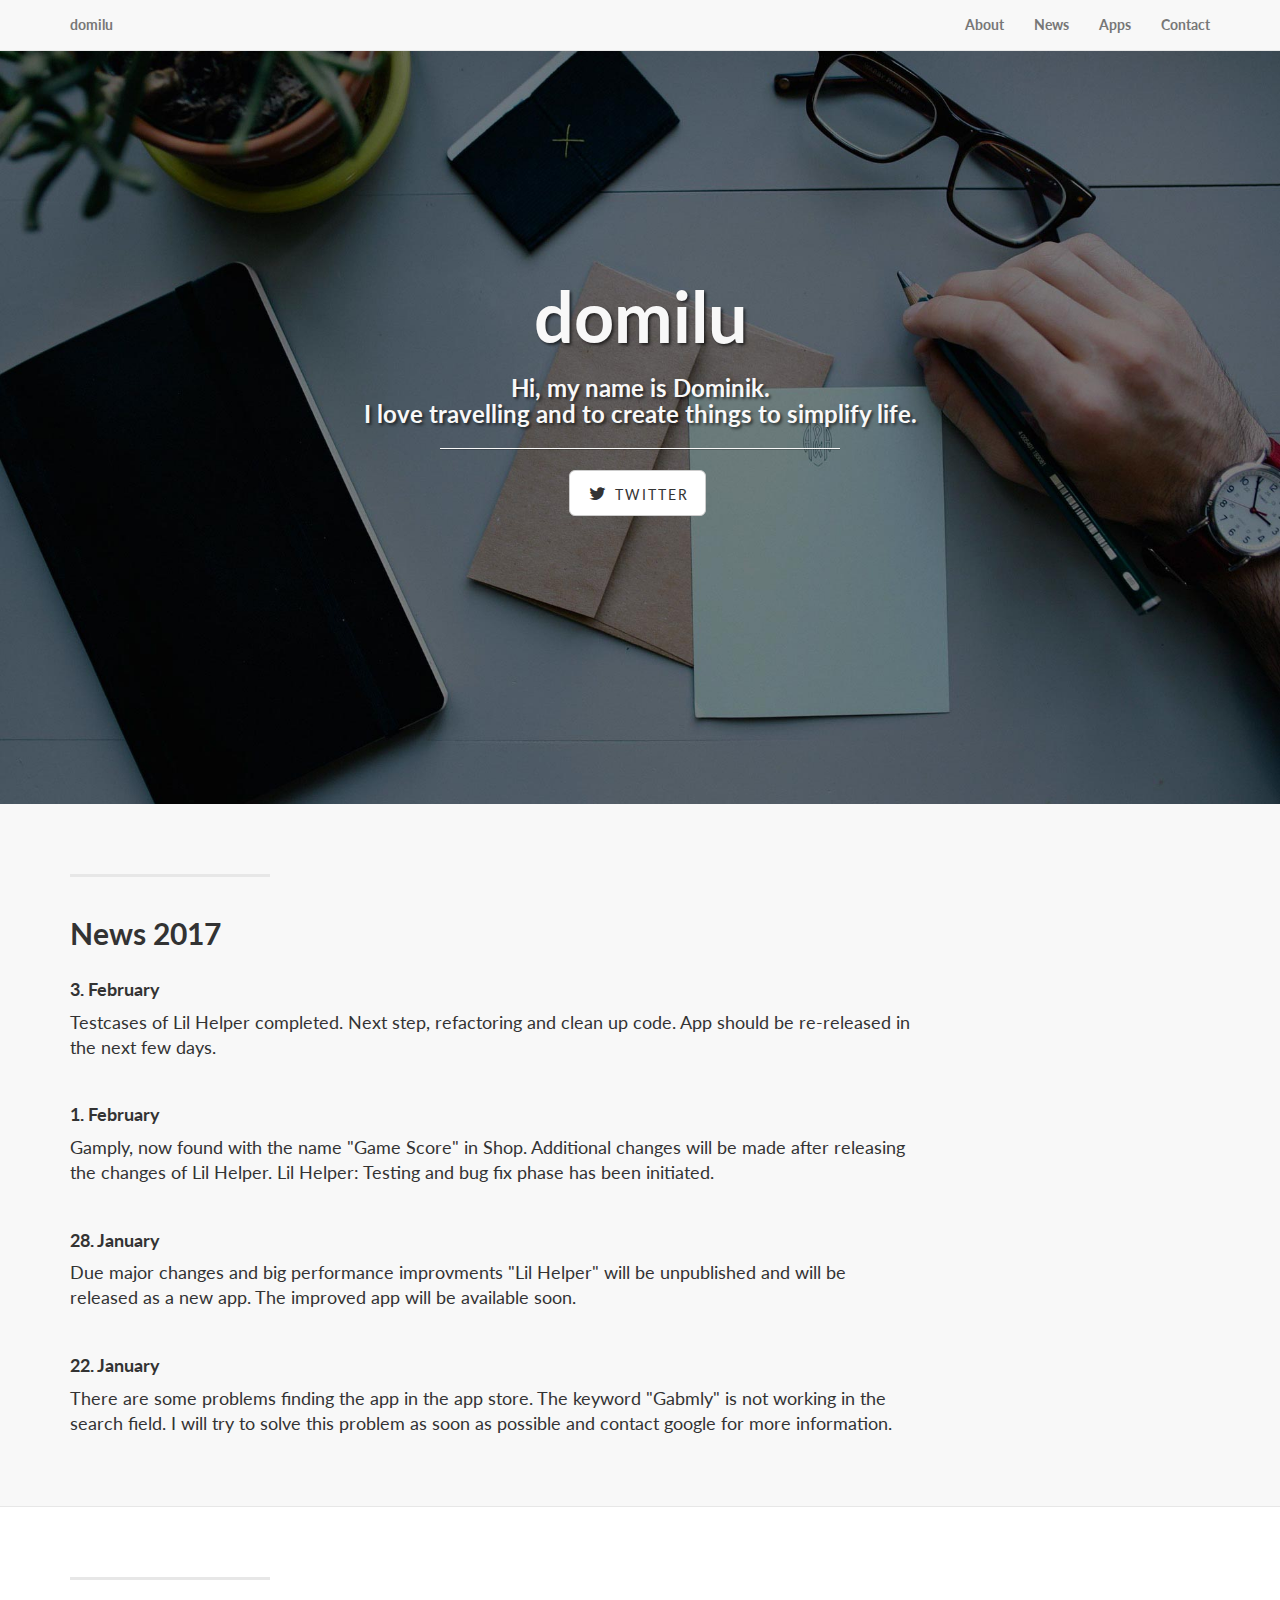
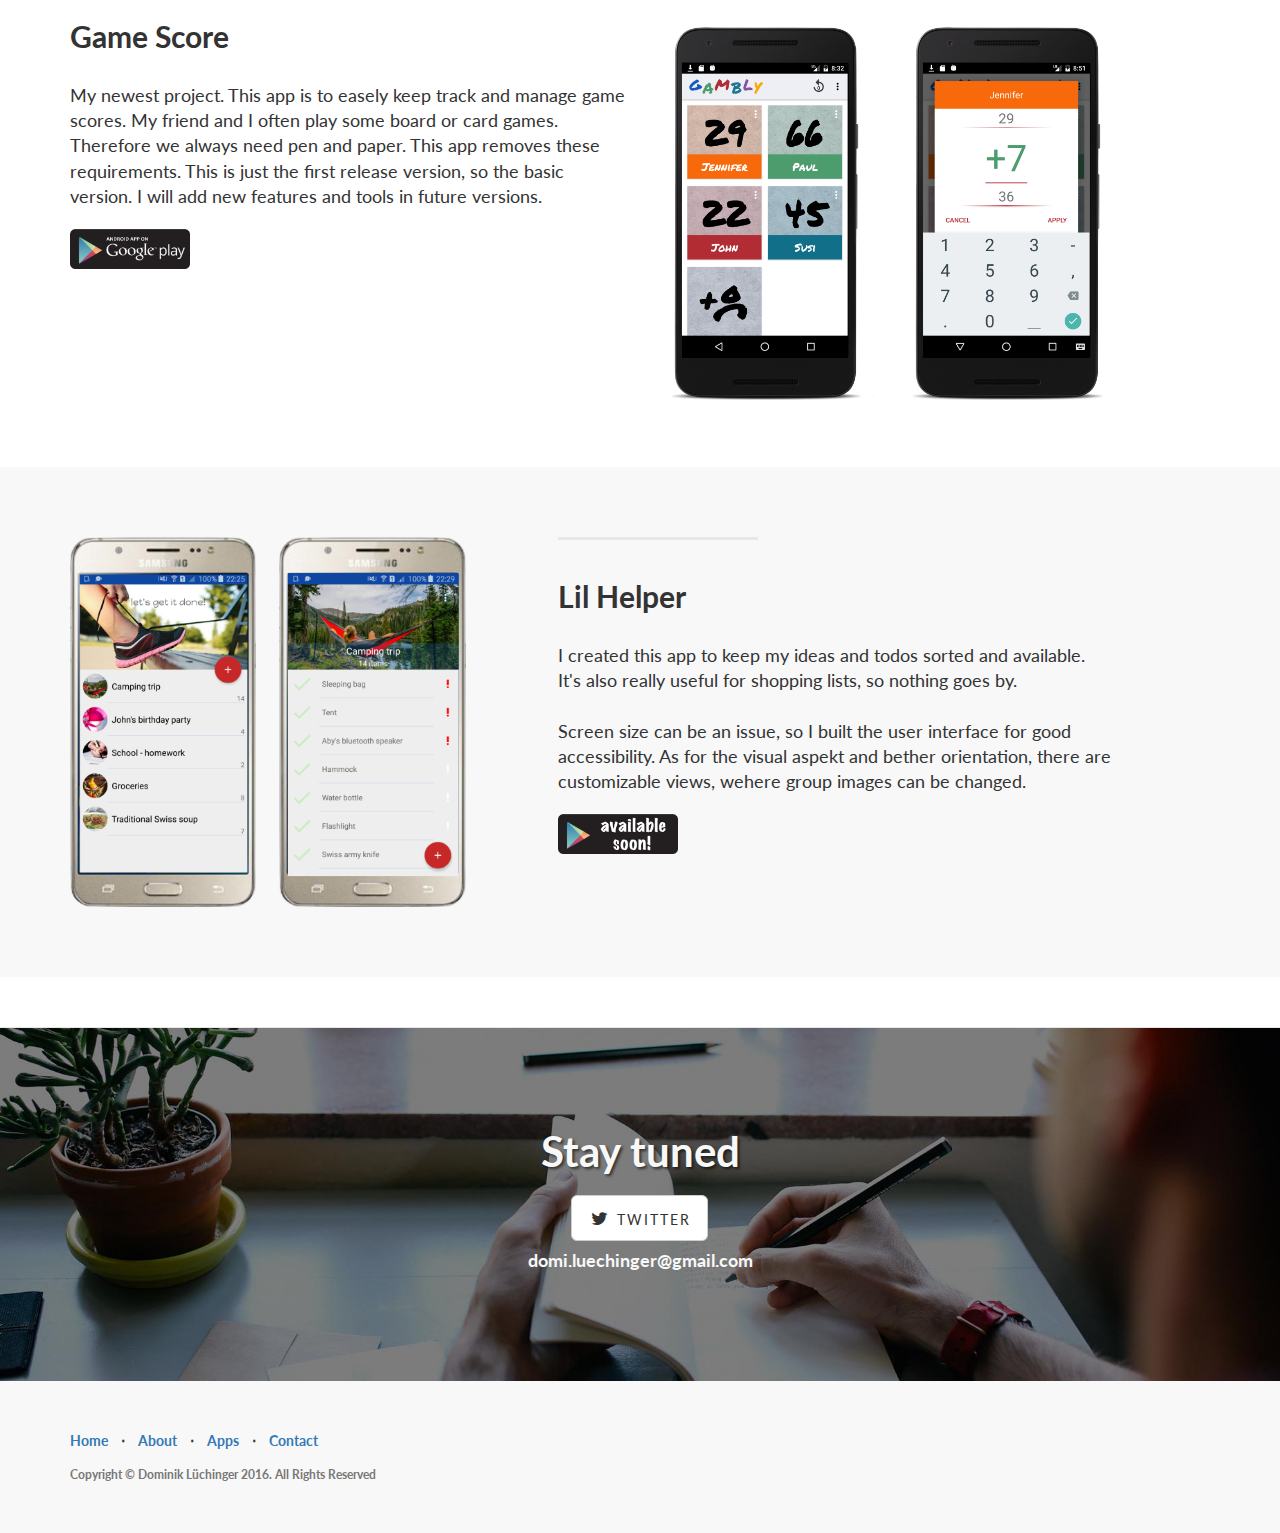
==== index.html @ ae286212 "News: 3.feb 17" ====
<!DOCTYPE html>
<html lang="en">

<head>

    <meta charset="utf-8">
    <meta http-equiv="X-UA-Compatible" content="IE=edge">
    <meta name="viewport" content="width=device-width, initial-scale=1">
    <meta name="description" content="Website Profile domilu, Dominik Lüchinger">
    <meta name="author" content="Dominik Lüchinger">

    <title>domilu - Dominik Lüchinger</title>
    <link rel="icon" type="image/x-icon" href="img/icon_domilu.ico" />

    <!-- Bootstrap Core CSS -->
    <link href="css/bootstrap.min.css" rel="stylesheet">

    <!-- Custom CSS -->
    <link href="css/landing-page.css" rel="stylesheet">

    <!-- Custom Fonts -->
    <link href="font-awesome/css/font-awesome.min.css" rel="stylesheet" type="text/css">
    <link href="https://fonts.googleapis.com/css?family=Lato:300,400,700,300italic,400italic,700italic" rel="stylesheet" type="text/css">

    <!-- HTML5 Shim and Respond.js IE8 support of HTML5 elements and media queries -->
    <!-- WARNING: Respond.js doesn't work if you view the page via file:// -->
    <!--[if lt IE 9]>
        <script src="https://oss.maxcdn.com/libs/html5shiv/3.7.0/html5shiv.js"></script>
        <script src="https://oss.maxcdn.com/libs/respond.js/1.4.2/respond.min.js"></script>
    <![endif]-->

</head>

<body>

    <!-- Navigation -->
    <nav class="navbar navbar-default navbar-fixed-top topnav" role="navigation">
        <div class="container topnav">
            <!-- Brand and toggle get grouped for better mobile display -->
            <div class="navbar-header">
                <button type="button" class="navbar-toggle" data-toggle="collapse" data-target="#bs-example-navbar-collapse-1">
                    <span class="sr-only">Toggle navigation</span>
                    <span class="icon-bar"></span>
                    <span class="icon-bar"></span>
                    <span class="icon-bar"></span>
                </button>
                <a class="navbar-brand topnav" href="#">domilu</a>
            </div>
            <!-- Collect the nav links, forms, and other content for toggling -->
            <div class="collapse navbar-collapse" id="bs-example-navbar-collapse-1">
                <ul class="nav navbar-nav navbar-right">
                    <li>
                        <a href="#about">About</a>
                    </li>
                    <li>
                        <a href="#news">News</a>
                    </li>
                    <li>
                        <a href="#apps">Apps</a>
                    </li>
                    <li>
                        <a href="#contact">Contact</a>
                    </li>
                </ul>
            </div>
            <!-- /.navbar-collapse -->
        </div>
        <!-- /.container -->
    </nav>


    <!-- Header -->
    <a name="about"></a>
    <div class="intro-header">
        <div class="container">

            <div class="row">
                <div class="col-lg-12">
                    <div class="intro-message">
                        <h1>domilu</h1>
                        <h3>Hi, my name is Dominik.</br> I love travelling and to create things to simplify life.</h3>
                        <hr class="intro-divider">
                        <ul class="list-inline intro-social-buttons">
                            <li>
                                <a href="https://twitter.com/domilu_" class="btn btn-default btn-lg"><i class="fa fa-twitter fa-fw"></i> <span class="network-name">Twitter</span></a>
                            </li>
                        </ul>
                    </div>
                </div>
            </div>

        </div>
        <!-- /.container -->
    </div>
    <!-- /.intro-header -->

    <!-- Page Content -->
    <a  name="news"></a>
    <div class="content-section-a">

       <div class="container">
            <div class="row">
                <div class="col-lg-9 col-sm-9">
                    <hr class="section-heading-spacer">
                    <div class="clearfix"></div>
                    <h2 class="section-heading">News 2017</h2>
                    <h4>3. February</h4>
                    <p class="lead">
                        Testcases of Lil Helper completed. Next step, refactoring and clean up code. App should be re-released in the next few days.
                        </br>
                        </br>
                    </p>
                    <h4>1. February</h4>
                    <p class="lead">
                        Gamply, now found with the name "Game Score" in Shop. Additional changes will be made after releasing the changes of Lil Helper. Lil Helper: Testing and bug fix phase has been initiated.
                        </br>
                        </br>
                    </p>
                    <h4>28. January</h4>
                    <p class="lead">
                        Due major changes and big performance improvments "Lil Helper" will be unpublished and will be released as a new app. The improved app will be available soon.</br>
                        </br>
                        <h4>22. January</h4>
                    <p class="lead">
                        There are some problems finding the app in the app store. The keyword "Gabmly" is not working in the search field. I will try to solve this problem as soon as possible and contact google for more information.</br>
                    </p>
                    <!-- Archive
                    <h4>20. January 2017</h4>
                    <p class="lead">
                    Gambly is now available in the google play store!</br>
                    Next, I'm going to stabalize Lil Helper. There will be some major code changes.
                    </p>
                    </br>
                    </br>
                    <span>Archive coming soon...</span>
                    </br>
                    </br>
                    <h4>14. December 2016</h4>
                    <p class="lead">
                    Gambly beta release v0.9 is now in Google Play Store.</br>
                    </p>
                    </br>
                    </br>
                    <h4>13. December 2016</h4>
                    <p class="lead">
                    Subscription and sign up for beta testing available soon. Currently I'm solving some issues with my mailserver.</br>
                    </br>
                    First sneak peak from "Gambly". Even though the UI is still raw and not finished yet.</br>
                    Beta release is going to be tomorrow, 14. Dec 2016.
                    </p>
                </div>
                <div class="col-lg-2 col-sm-2">
                    </br>
                    </br>
                    </br>
                    <img class="mobile-screen" src="img/gambly_sneakpeak.png" alt="ihpone" height="370px"></p> -->
                </div>
            </div>

        </div>
        <!-- /.container -->

    </div>

	<a  name="apps"></a>
    <div class="content-section-b">

        <div class="container">
            <div class="row">
                <div class="col-lg-6 col-sm-6">
                    <hr class="section-heading-spacer">
                    <div class="clearfix"></div>
                    <h2 class="section-heading">Game Score</h2>
                    <p class="lead">My newest project. This app is to easely keep track and manage game scores. My friend and I often play some board or card games. Therefore we always need pen and paper. This app removes these requirements. This is just the first release version, so the basic version. I will add new features and tools in future versions.
                    </p>
                    <div style="margin-top: 20px; margin-bottom: 20px;">
                        <a href="https://play.google.com/store/apps/details?id=lu.domi.sapphire.gambly"><img class="mobile-screen" src="img/googlePlayImg.png" alt="Game Score" width="120px"></a>
                    </div>
                </div>
                <div class="col-lg-6 col-sm-6">
                    <img class="mobile-screen" src="img/gambly_01.png" alt="iphone" height="470px">
                    <img class="mobile-screen" src="img/gambly_02.png" alt="android" height="470px" style="margin:20px 0px">
                </div>
            </div>

        </div>
        <!-- /.container -->

        <div class="content-section-a">

        <div class="container">

            <div class="row">
                <div class="col-lg-6 col-sm-push-5 col-sm-6">
                    <hr class="section-heading-spacer">
                    <div class="clearfix"></div>
                    <h2 class="section-heading">Lil Helper</h2>
                    <p class="lead">I created this app to keep my ideas and todos sorted and available.</br>
                    It's also really useful for shopping lists, so nothing goes by.</br></br>Screen size can be an issue, so I built the user interface for good accessibility. As for the visual aspekt and bether orientation, there are customizable views, wehere group images can be changed.</p>
                    <div style="margin-top: 20px; margin-bottom: 20px">
                        <!--<a href="https://play.google.com/store/apps/details?id=lu.domi.sapphire.lilhelper">--><img class="mobile-screen" src="img/playstore_soon.png" alt="Lil helper" width="120px"></a>
                    </div>
                </div>
                <div class="col-lg-5 col-sm-pull-6">
                    <img class="mobile-screen" src="img/lil_helper_01.png" alt="lil helper homescreen" height="370px">
                    <img class="mobile-screen" src="img/lil_helper_02.png" alt="lil helper group view" height="370px" style="margin:20px 0px">
                </div>

            </div>
        </div>
        <!-- /.container -->

    </div>

    </div>
    <!-- /.content-section-a -->

	<a  name="contact"></a>
    <div class="banner">

        <div class="container">

            <div class="row">
                <div>
                    <h2 class="text-center">Stay tuned</h2>
                </div>
                <div class="col-lg-6">
                    
                </div>
            </div>
            <div class="row" style="margin-top: 20px;">
                <div class="col-lg-5"></div>
                <div class="col-lg-2">
                    <ul class="list-inline banner-social-buttons" style="margin-right: 10px;">
                        <li>
                            <a href="https://twitter.com/domilu_" class="btn btn-default btn-lg"><i class="fa fa-twitter fa-fw"></i> <span class="network-name">Twitter</span></a>
                        </li>
                    </ul>
                </div>
                <div class="col-lg-5"></div>
            </div>
            <div class="row">
                <div class="text-center bottom-align">
                    <h4>domi.luechinger@gmail.com</h4>
                </div> 
            </div>
        </div>                  
        <!-- /.container -->
    </div>
    <!-- /.banner -->

    <!-- Footer -->
    <footer>
        <div class="container">
            <div class="row">
                <div class="col-lg-12">
                    <ul class="list-inline">
                        <li>
                            <a href="#">Home</a>
                        </li>
                        <li class="footer-menu-divider">&sdot;</li>
                        <li>
                            <a href="#about">About</a>
                        </li>
                        <li class="footer-menu-divider">&sdot;</li>
                        <li>
                            <a href="#apps">Apps</a>
                        </li>
                        <li class="footer-menu-divider">&sdot;</li>
                        <li>
                            <a href="#contact">Contact</a>
                        </li>
                    </ul>
                    <p class="copyright text-muted small">Copyright &copy; Dominik Lüchinger 2016. All Rights Reserved</p>
                </div>
            </div>
        </div>
    </footer>

    <!-- jQuery -->
    <script src="js/jquery.js"></script>

    <!-- Bootstrap Core JavaScript -->
    <script src="js/bootstrap.min.js"></script>

</body>

</html>
---- css/landing-page.css ----
/*
 * Start Bootstrap - Landing Page (http://startbootstrap.com/)
 * Copyright 2013-2016 Start Bootstrap
 * Licensed under MIT (https://github.com/BlackrockDigital/startbootstrap/blob/gh-pages/LICENSE)
 */

body,
html {
    width: 100%;
    height: 100%;
}

body,
h1,
h2,
h3,
h4,
h5,
h6 {
    font-family: "Lato","Helvetica Neue",Helvetica,Arial,sans-serif;
    font-weight: 700;
}

.topnav {
    font-size: 14px; 
}

.lead {
    font-size: 18px;
    font-weight: 400;
}

.intro-header {
    padding-top: 50px; /* If you're making other pages, make sure there is 50px of padding to make sure the navbar doesn't overlap content! */
    padding-bottom: 50px;
    text-align: center;
    color: #f8f8f8;
    background: url(../img/intro-bg.jpg) no-repeat center center;
    background-size: cover;
}

.intro-message {
    position: relative;
    padding-top: 20%;
    padding-bottom: 20%;
}

.intro-message > h1 {
    margin: 0;
    text-shadow: 2px 2px 3px rgba(0,0,0,0.6);
    font-size: 5em;
}

.intro-divider {
    width: 400px;
    border-top: 1px solid #f8f8f8;
    border-bottom: 1px solid rgba(0,0,0,0.2);
}

.intro-message > h3 {
    text-shadow: 2px 2px 3px rgba(0,0,0,0.6);
}

@media(max-width:767px) {
    .intro-message {
        padding-bottom: 15%;
    }

    .intro-message > h1 {
        font-size: 3em;
    }

    ul.intro-social-buttons > li {
        display: block;
        margin-bottom: 20px;
        padding: 0;
    }

    ul.intro-social-buttons > li:last-child {
        margin-bottom: 0;
    }

    .intro-divider {
        width: 100%;
    }
}

.network-name {
    text-transform: uppercase;
    font-size: 14px;
    font-weight: 400;
    letter-spacing: 2px;
}

.content-section-a {
    padding: 50px 0;
    background-color: #f8f8f8;
}

.content-section-b {
    padding: 50px 0;
    border-top: 1px solid #e7e7e7;
    border-bottom: 1px solid #e7e7e7;
}

.section-heading {
    margin-bottom: 30px;
}

.section-heading-spacer {
    float: left;
    width: 200px;
    border-top: 3px solid #e7e7e7;
}

.banner {
    padding: 100px 0;
    color: #f8f8f8;
    background: url(../img/banner-bg.jpg) no-repeat center center;
    background-size: cover;
}

.banner h2 {
    margin: 0;
    text-shadow: 2px 2px 3px rgba(0,0,0,0.6);
    font-size: 3em;
}

.banner ul {
    margin-bottom: 0;
}

.banner-social-buttons {
    float: right;
    margin-top: 0;
}

.mobile-screen {
    margin-right: 20px;
}

@media(max-width:1199px) {
    ul.banner-social-buttons {
        float: left;
        margin-top: 15px;
    }
}

@media(max-width:767px) {
    .banner h2 {
        margin: 0;
        text-shadow: 2px 2px 3px rgba(0,0,0,0.6);
        font-size: 3em;
    }

    ul.banner-social-buttons > li {
        display: block;
        margin-bottom: 20px;
        padding: 0;
    }

    ul.banner-social-buttons > li:last-child {
        margin-bottom: 0;
    }
}

footer {
    padding: 50px 0;
    background-color: #f8f8f8;
}

p.copyright {
    margin: 15px 0 0;
}
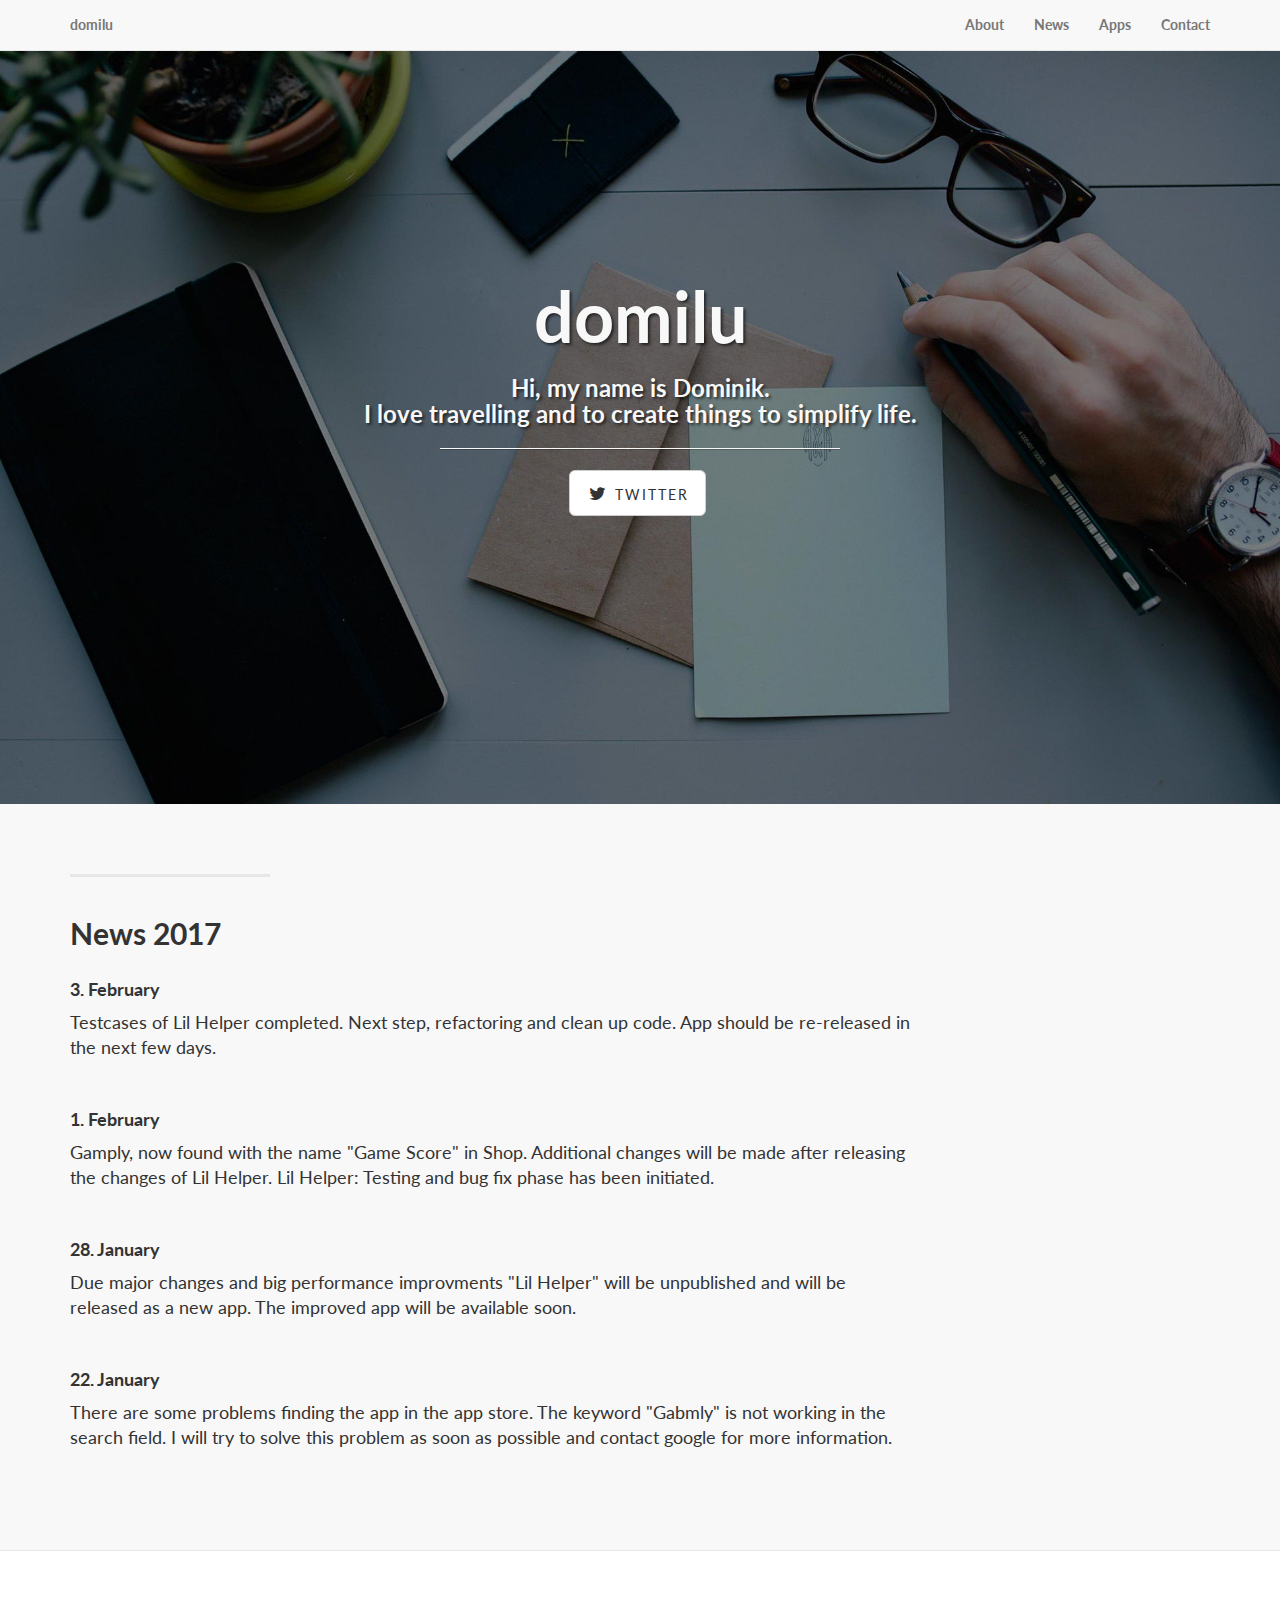
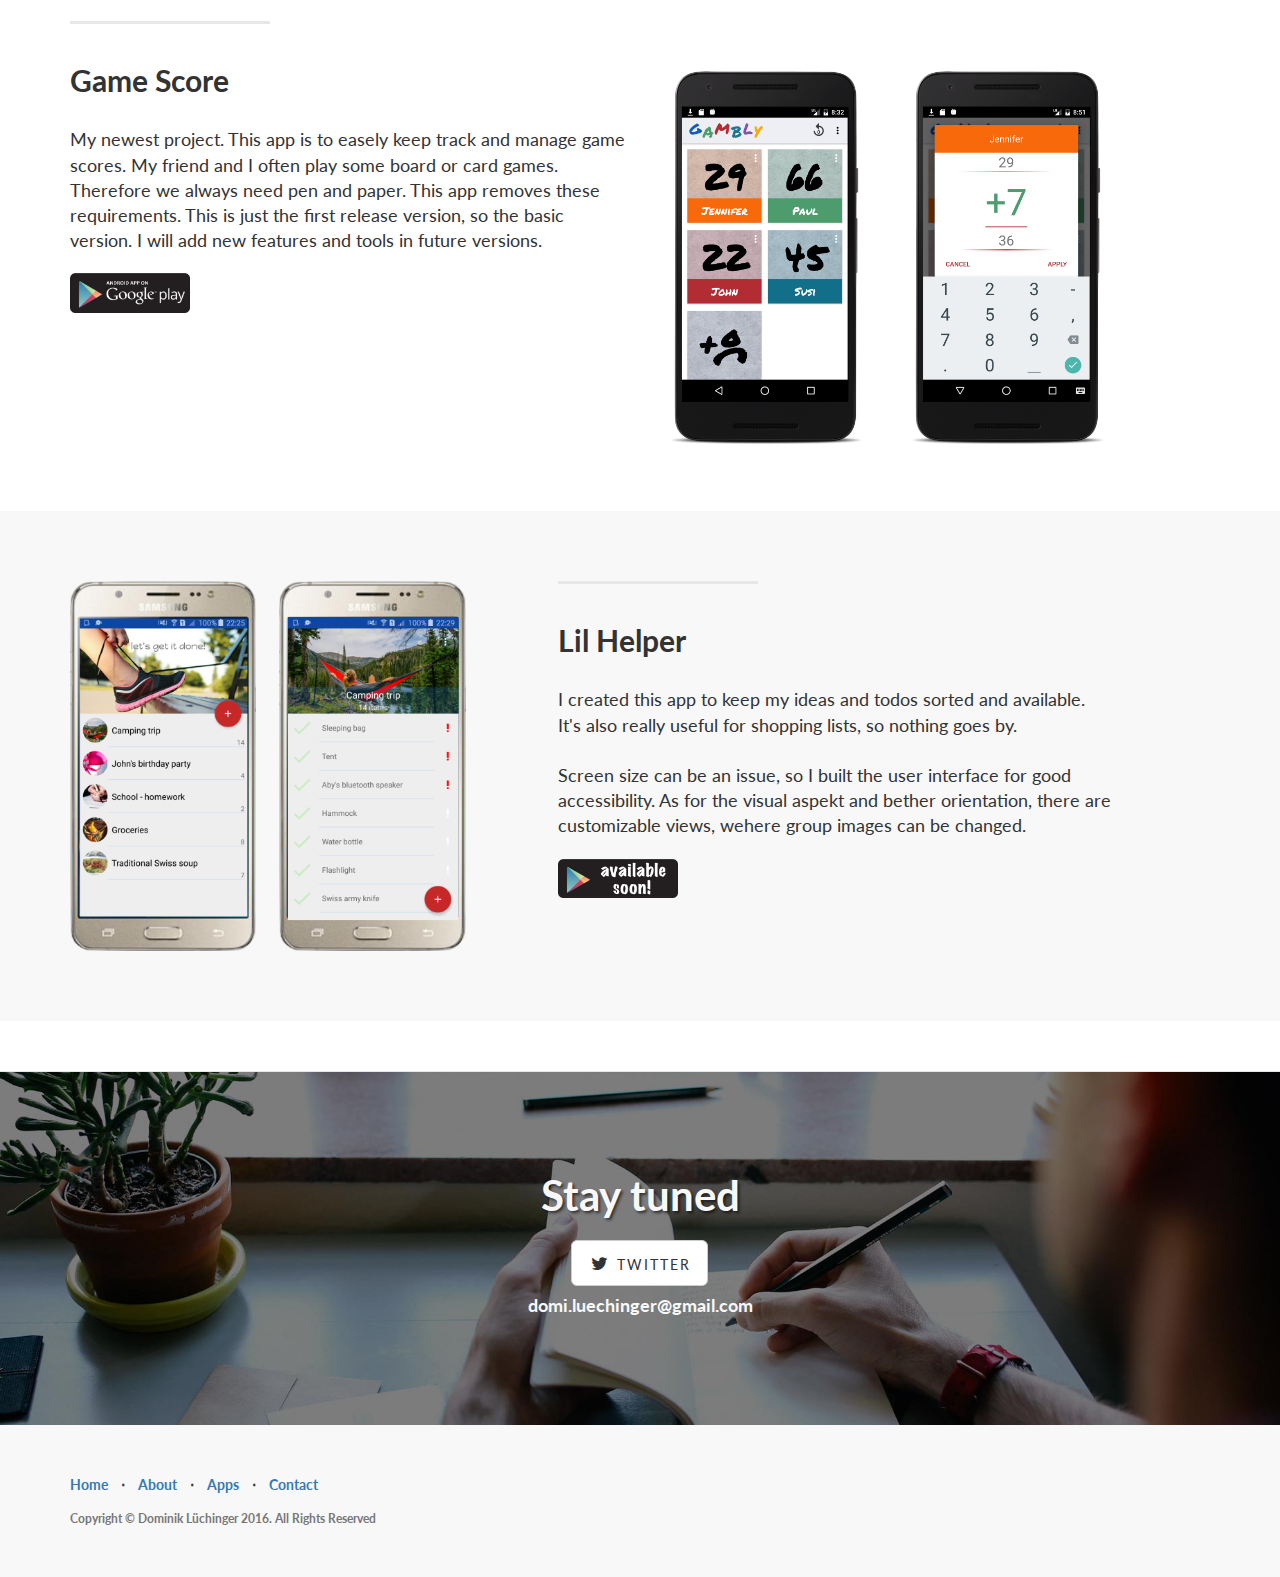
==== commit e95c28ef: "Small css changes for news" ====
--- a/index.html
+++ b/index.html
@@ -105,23 +105,19 @@
                     <div class="clearfix"></div>
                     <h2 class="section-heading">News 2017</h2>
                     <h4>3. February</h4>
-                    <p class="lead">
+                    <p class="lead news">
                         Testcases of Lil Helper completed. Next step, refactoring and clean up code. App should be re-released in the next few days.
-                        </br>
-                        </br>
                     </p>
                     <h4>1. February</h4>
-                    <p class="lead">
+                    <p class="lead news">
                         Gamply, now found with the name "Game Score" in Shop. Additional changes will be made after releasing the changes of Lil Helper. Lil Helper: Testing and bug fix phase has been initiated.
-                        </br>
-                        </br>
                     </p>
                     <h4>28. January</h4>
-                    <p class="lead">
-                        Due major changes and big performance improvments "Lil Helper" will be unpublished and will be released as a new app. The improved app will be available soon.</br>
-                        </br>
-                        <h4>22. January</h4>
-                    <p class="lead">
+                    <p class="lead news">
+                        Due major changes and big performance improvments "Lil Helper" will be unpublished and will be released as a new app. The improved app will be available soon.
+                    </p>    
+                    <h4>22. January</h4>
+                    <p class="lead news">
                         There are some problems finding the app in the app store. The keyword "Gabmly" is not working in the search field. I will try to solve this problem as soon as possible and contact google for more information.</br>
                     </p>
                     <!-- Archive
@@ -130,36 +126,25 @@
                     Gambly is now available in the google play store!</br>
                     Next, I'm going to stabalize Lil Helper. There will be some major code changes.
                     </p>
-                    </br>
-                    </br>
                     <span>Archive coming soon...</span>
-                    </br>
-                    </br>
                     <h4>14. December 2016</h4>
                     <p class="lead">
                     Gambly beta release v0.9 is now in Google Play Store.</br>
                     </p>
-                    </br>
-                    </br>
                     <h4>13. December 2016</h4>
                     <p class="lead">
-                    Subscription and sign up for beta testing available soon. Currently I'm solving some issues with my mailserver.</br>
-                    </br>
+                    Subscription and sign up for beta testing available soon. Currently I'm solving some issues with my mailserver.
                     First sneak peak from "Gambly". Even though the UI is still raw and not finished yet.</br>
                     Beta release is going to be tomorrow, 14. Dec 2016.
                     </p>
                 </div>
                 <div class="col-lg-2 col-sm-2">
-                    </br>
-                    </br>
-                    </br>
                     <img class="mobile-screen" src="img/gambly_sneakpeak.png" alt="ihpone" height="370px"></p> -->
                 </div>
             </div>
 
         </div>
         <!-- /.container -->
-
     </div>
 
 	<a  name="apps"></a>
--- a/css/landing-page.css
+++ b/css/landing-page.css
@@ -28,6 +28,10 @@
 .lead {
     font-size: 18px;
     font-weight: 400;
+}
+
+.news {
+  margin-bottom: 50px;
 }
 
 .intro-header {
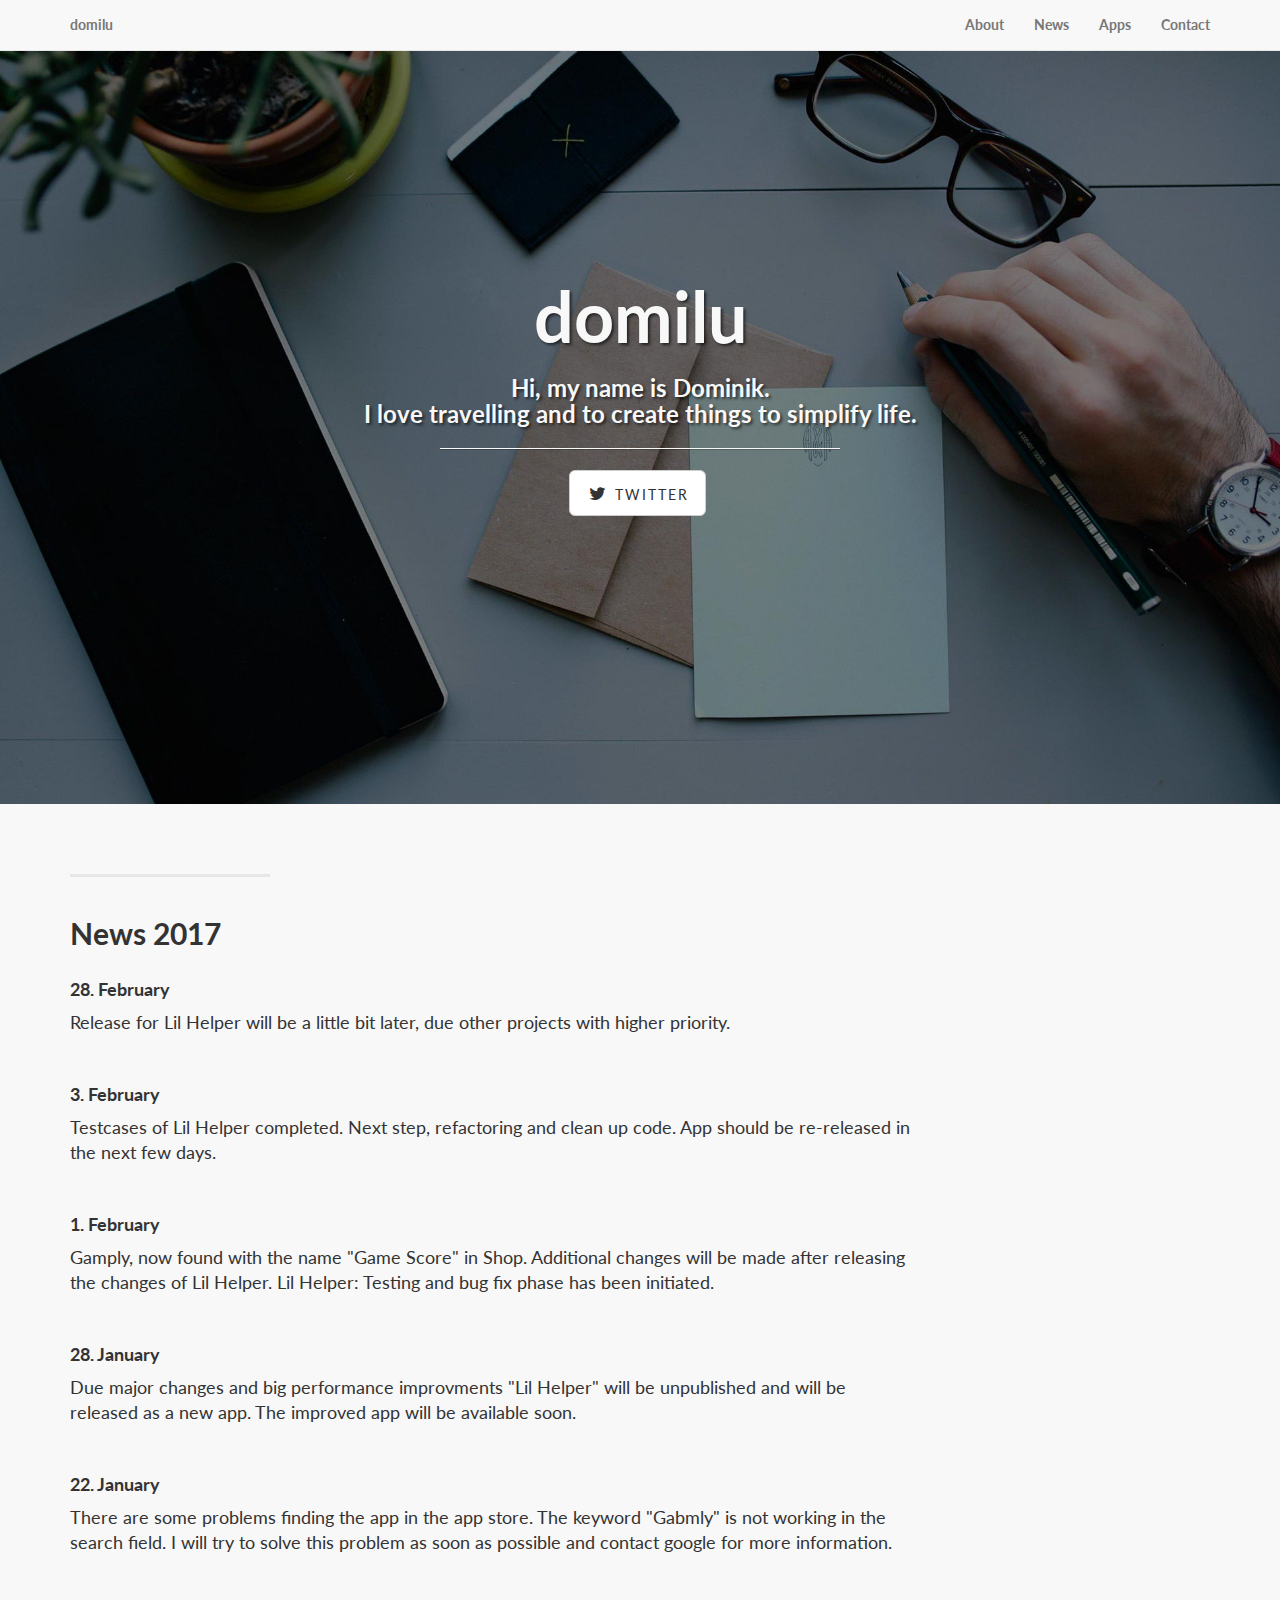
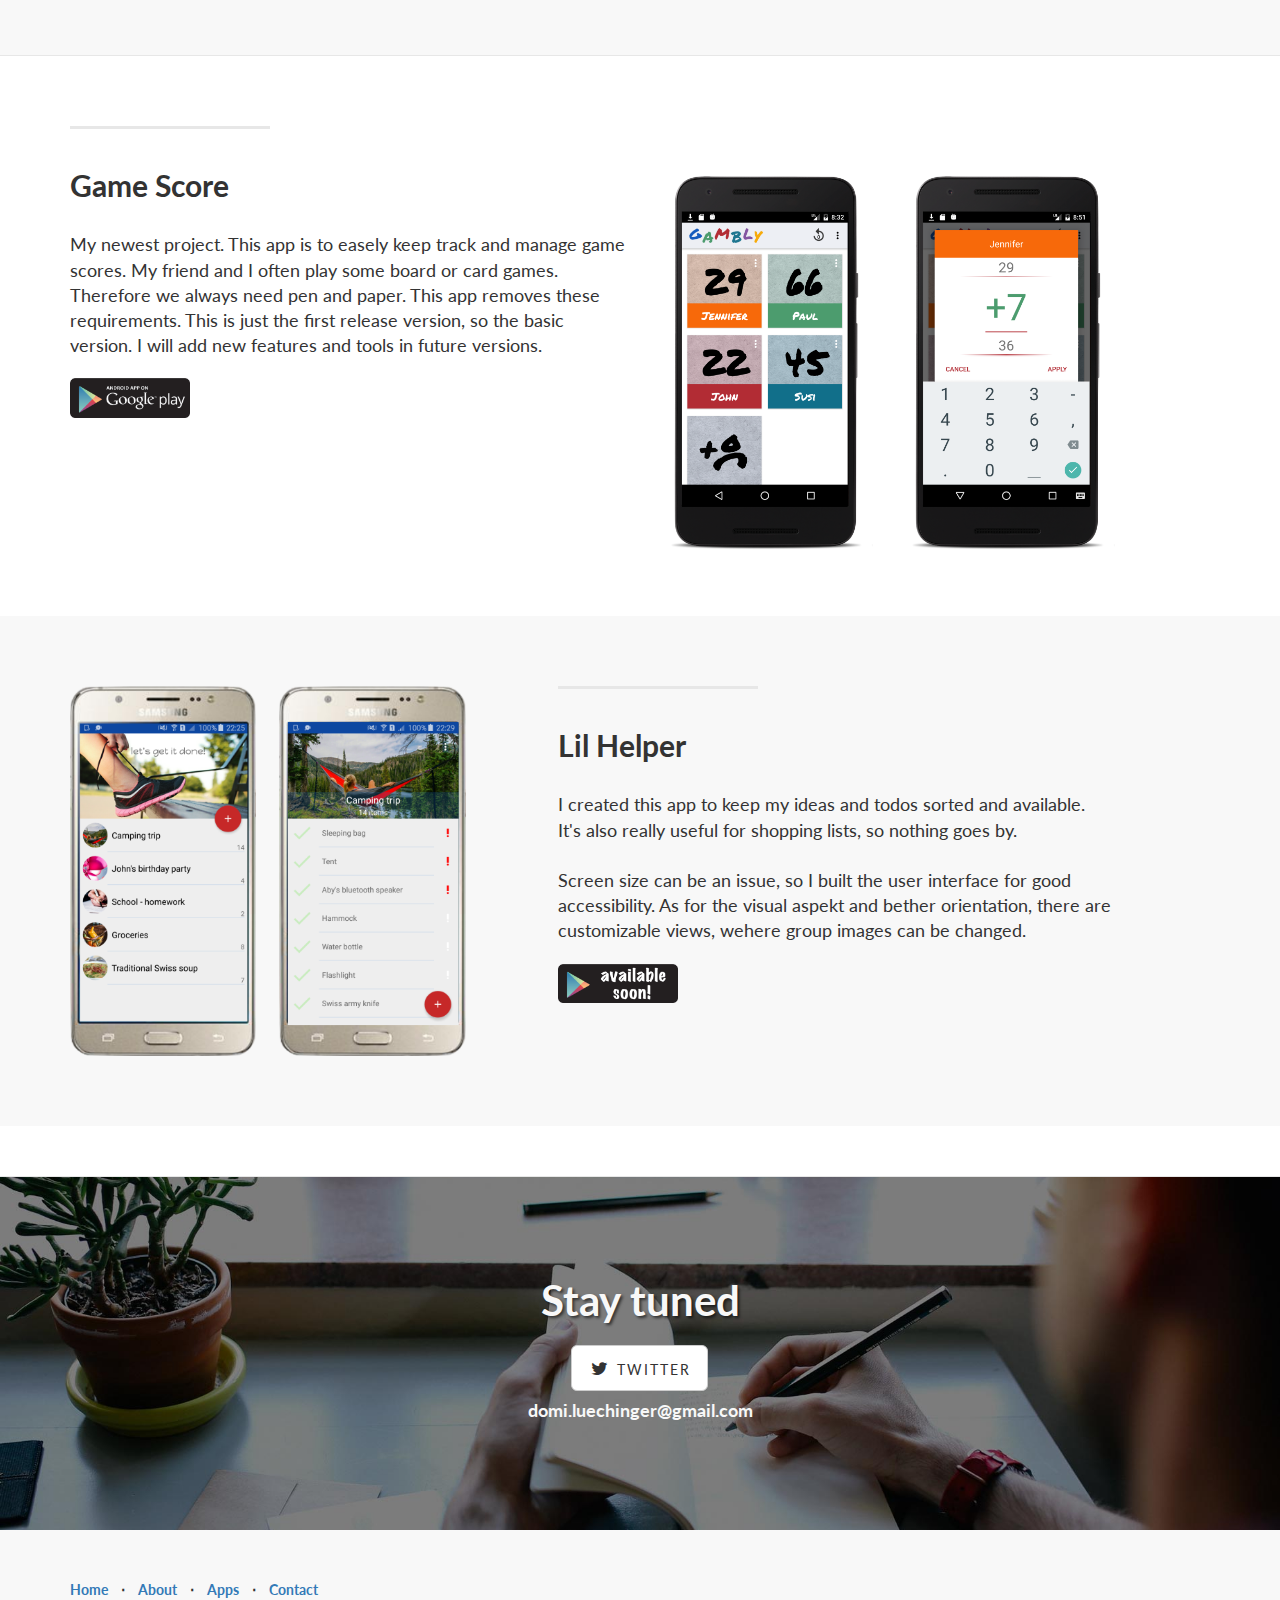
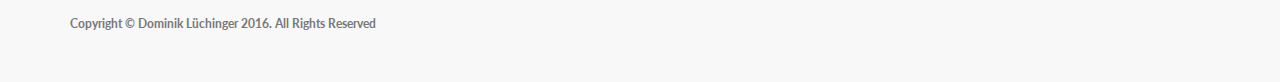
==== commit 9f359f89: "Update news 28Feb17" ====
--- a/index.html
+++ b/index.html
@@ -104,6 +104,10 @@
                     <hr class="section-heading-spacer">
                     <div class="clearfix"></div>
                     <h2 class="section-heading">News 2017</h2>
+                    <h4>28. February</h4>
+                    <p class="lead news">
+                        Release for Lil Helper will be a little bit later, due other projects with higher priority.
+                    </p>
                     <h4>3. February</h4>
                     <p class="lead news">
                         Testcases of Lil Helper completed. Next step, refactoring and clean up code. App should be re-released in the next few days.
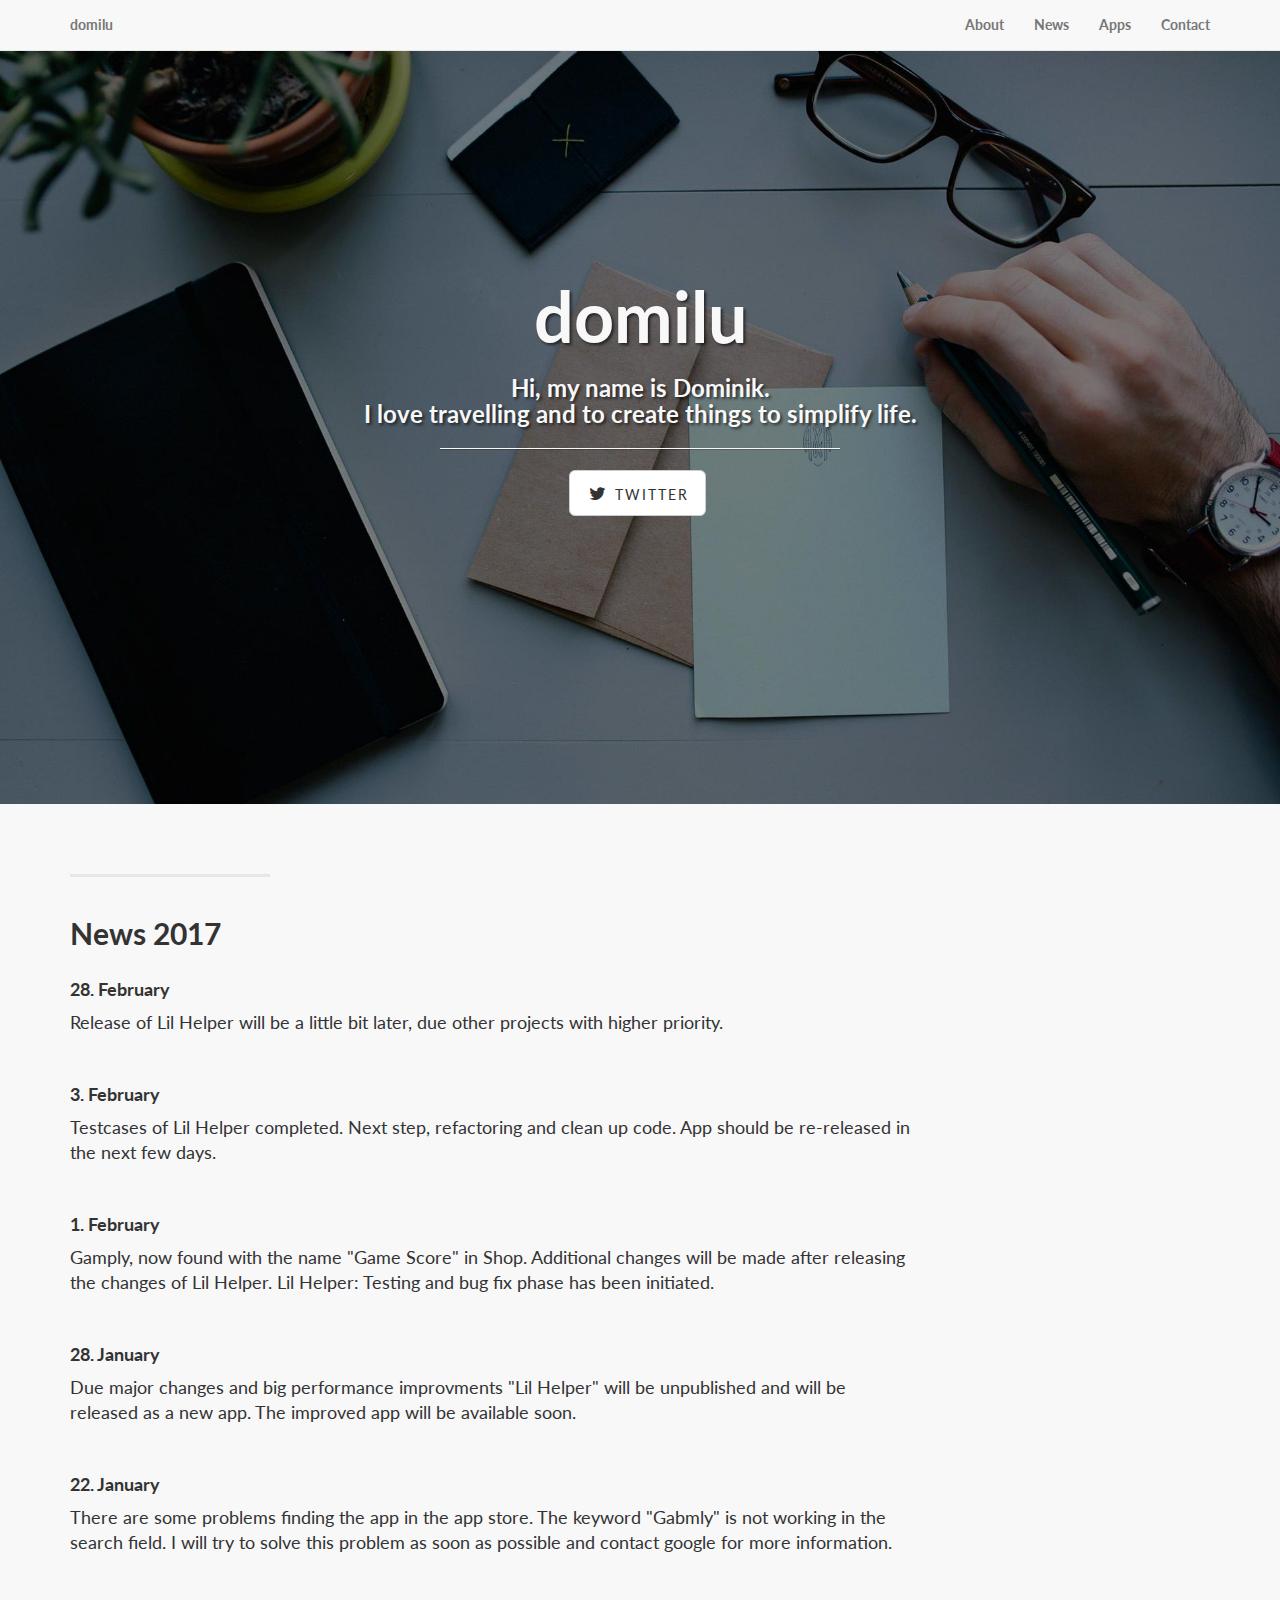
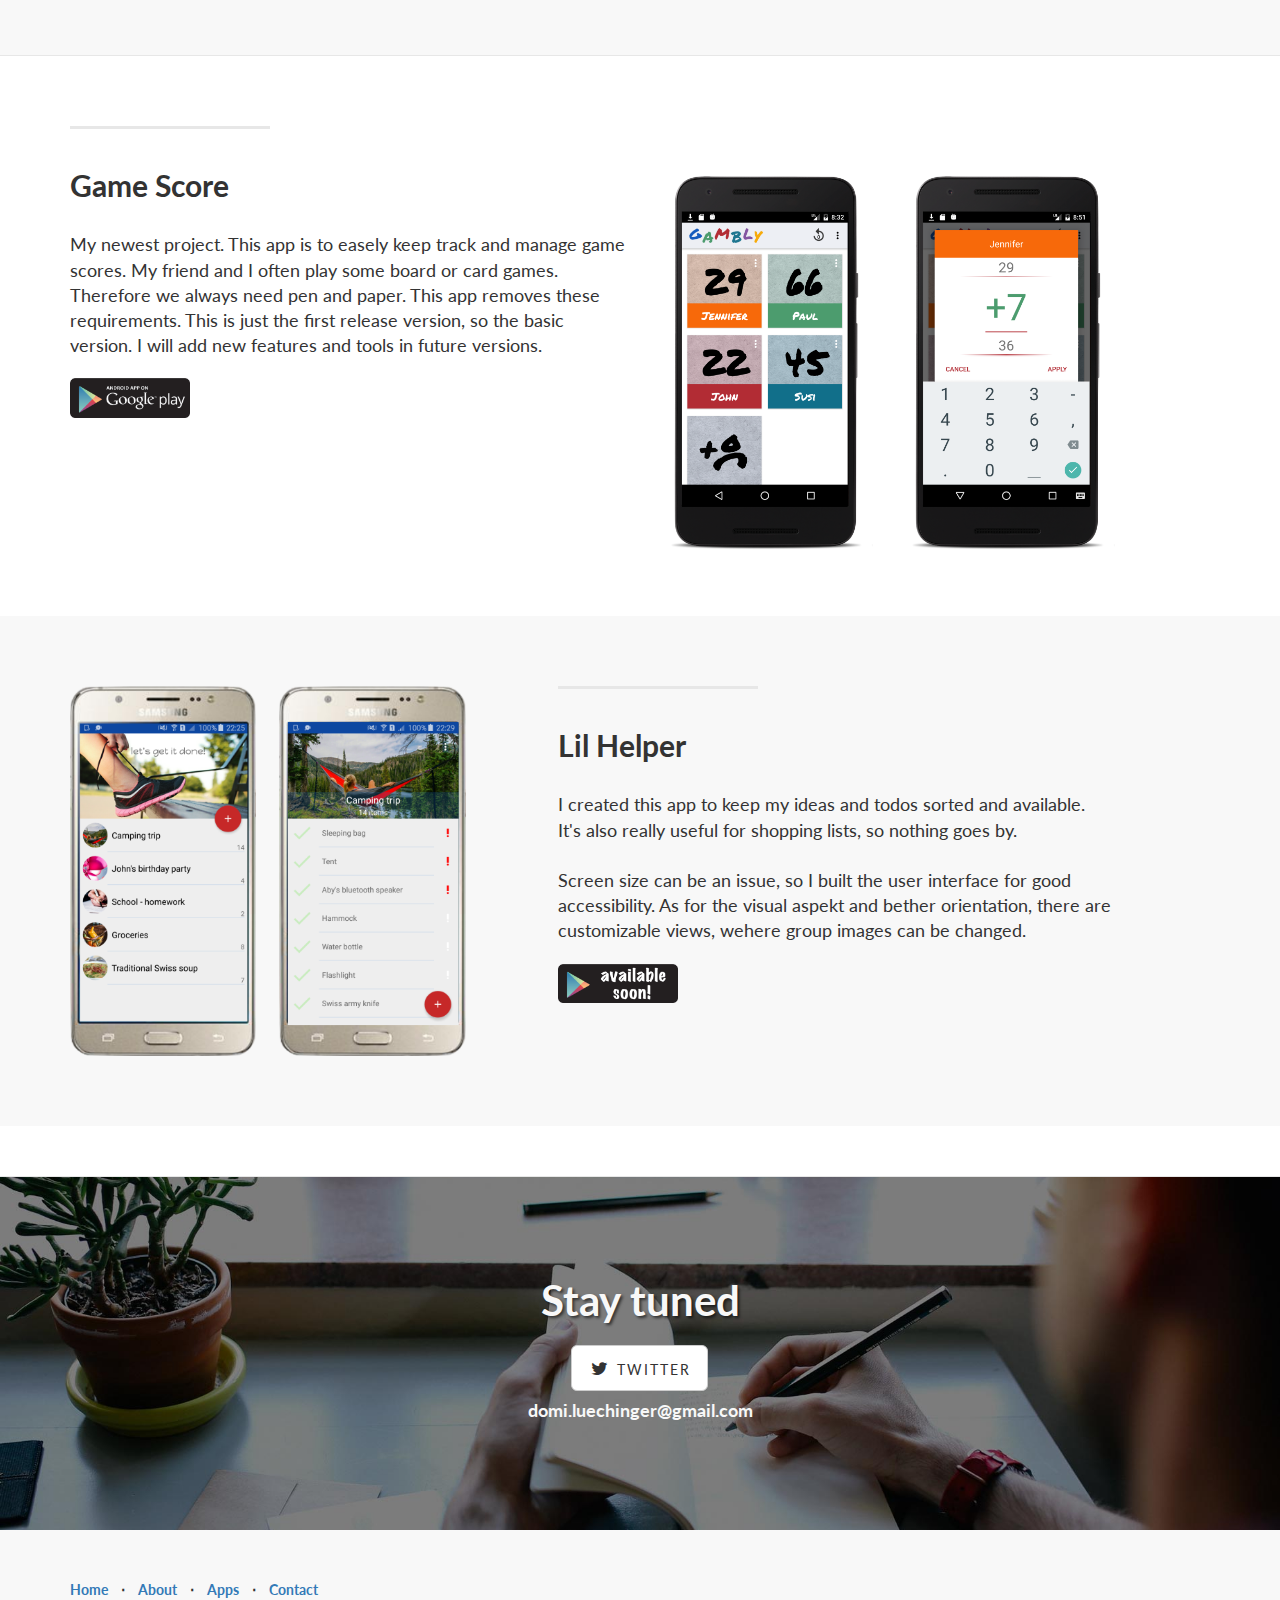
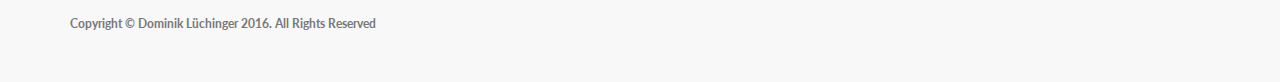
==== commit 6ee13e90: "correct spelling" ====
--- a/index.html
+++ b/index.html
@@ -106,7 +106,7 @@
                     <h2 class="section-heading">News 2017</h2>
                     <h4>28. February</h4>
                     <p class="lead news">
-                        Release for Lil Helper will be a little bit later, due other projects with higher priority.
+                        Release of Lil Helper will be a little bit later, due other projects with higher priority.
                     </p>
                     <h4>3. February</h4>
                     <p class="lead news">
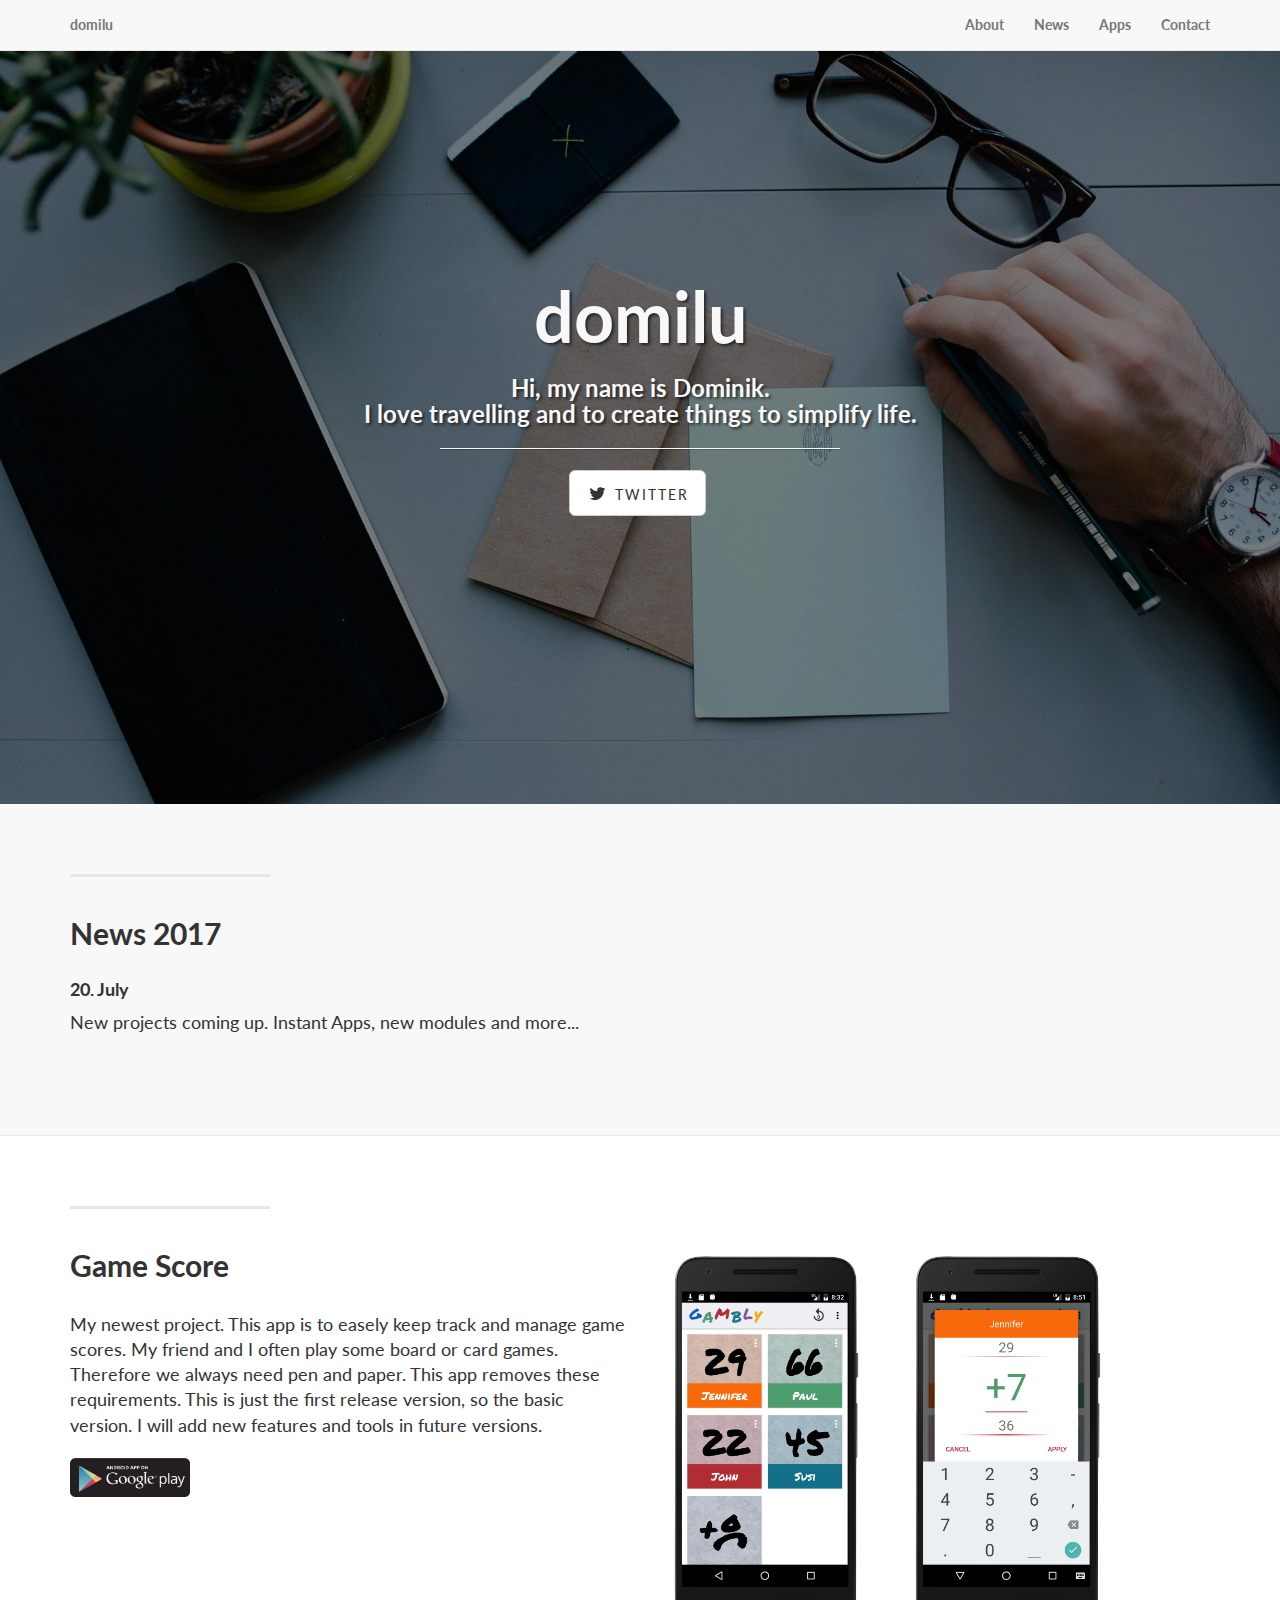
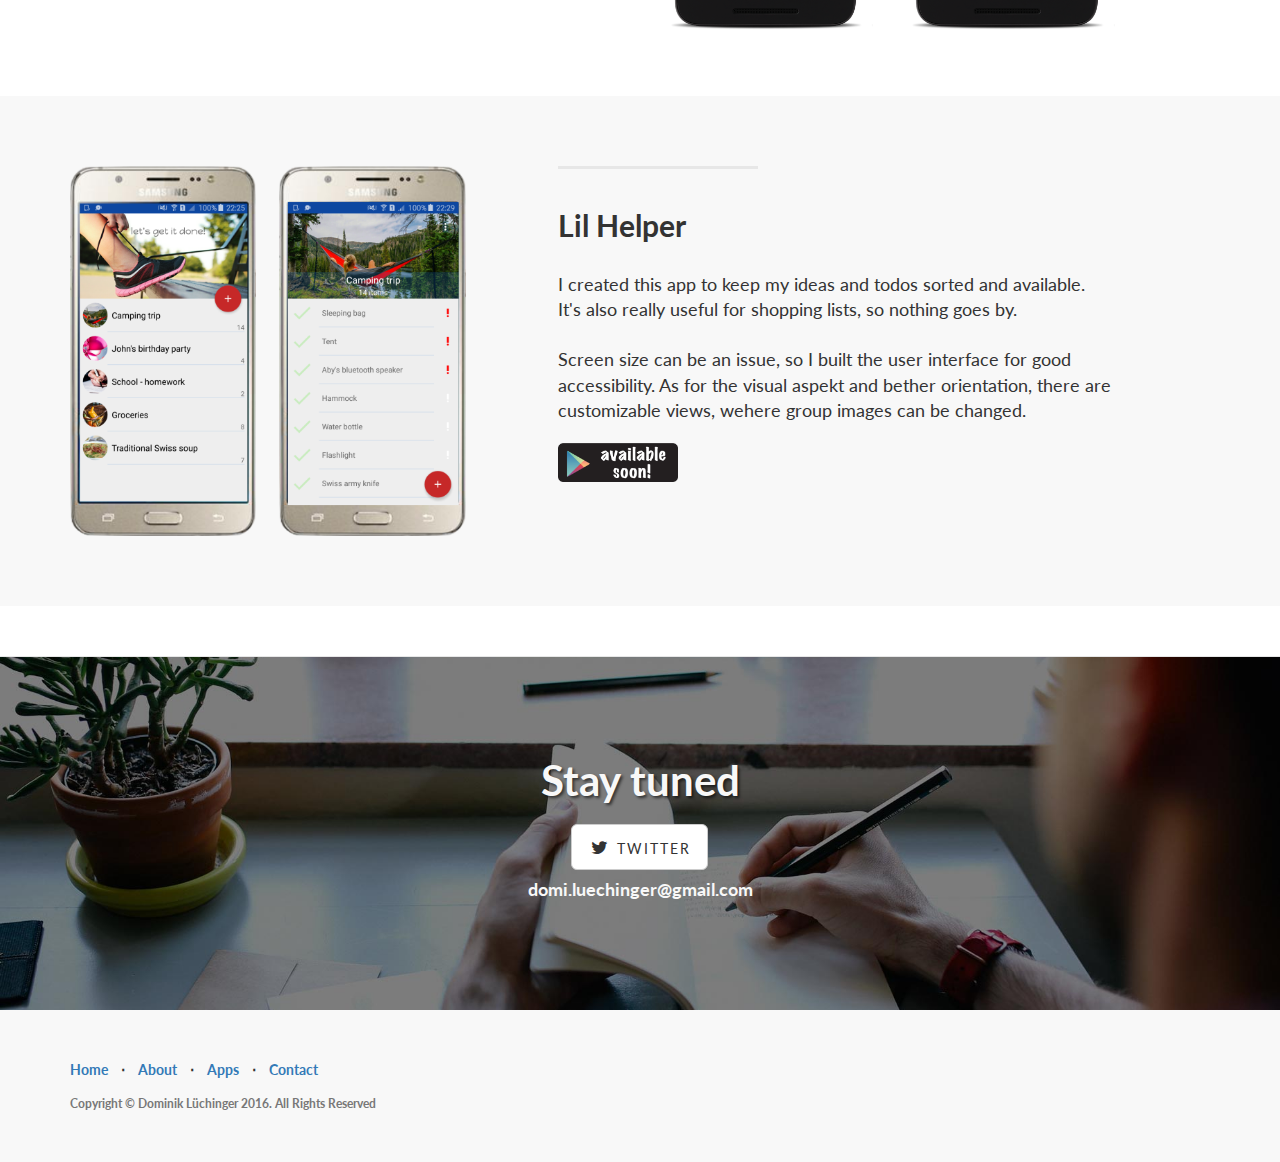
==== commit 00830303: "updated news" ====
--- a/index.html
+++ b/index.html
@@ -104,6 +104,11 @@
                     <hr class="section-heading-spacer">
                     <div class="clearfix"></div>
                     <h2 class="section-heading">News 2017</h2>
+		    <h4>20. July</h4>
+                    <p class="lead news">
+                        New projects coming up. Instant Apps, new modules and more...
+                    </p>
+                    <!-- Archive
                     <h4>28. February</h4>
                     <p class="lead news">
                         Release of Lil Helper will be a little bit later, due other projects with higher priority.
@@ -124,7 +129,6 @@
                     <p class="lead news">
                         There are some problems finding the app in the app store. The keyword "Gabmly" is not working in the search field. I will try to solve this problem as soon as possible and contact google for more information.</br>
                     </p>
-                    <!-- Archive
                     <h4>20. January 2017</h4>
                     <p class="lead">
                     Gambly is now available in the google play store!</br>
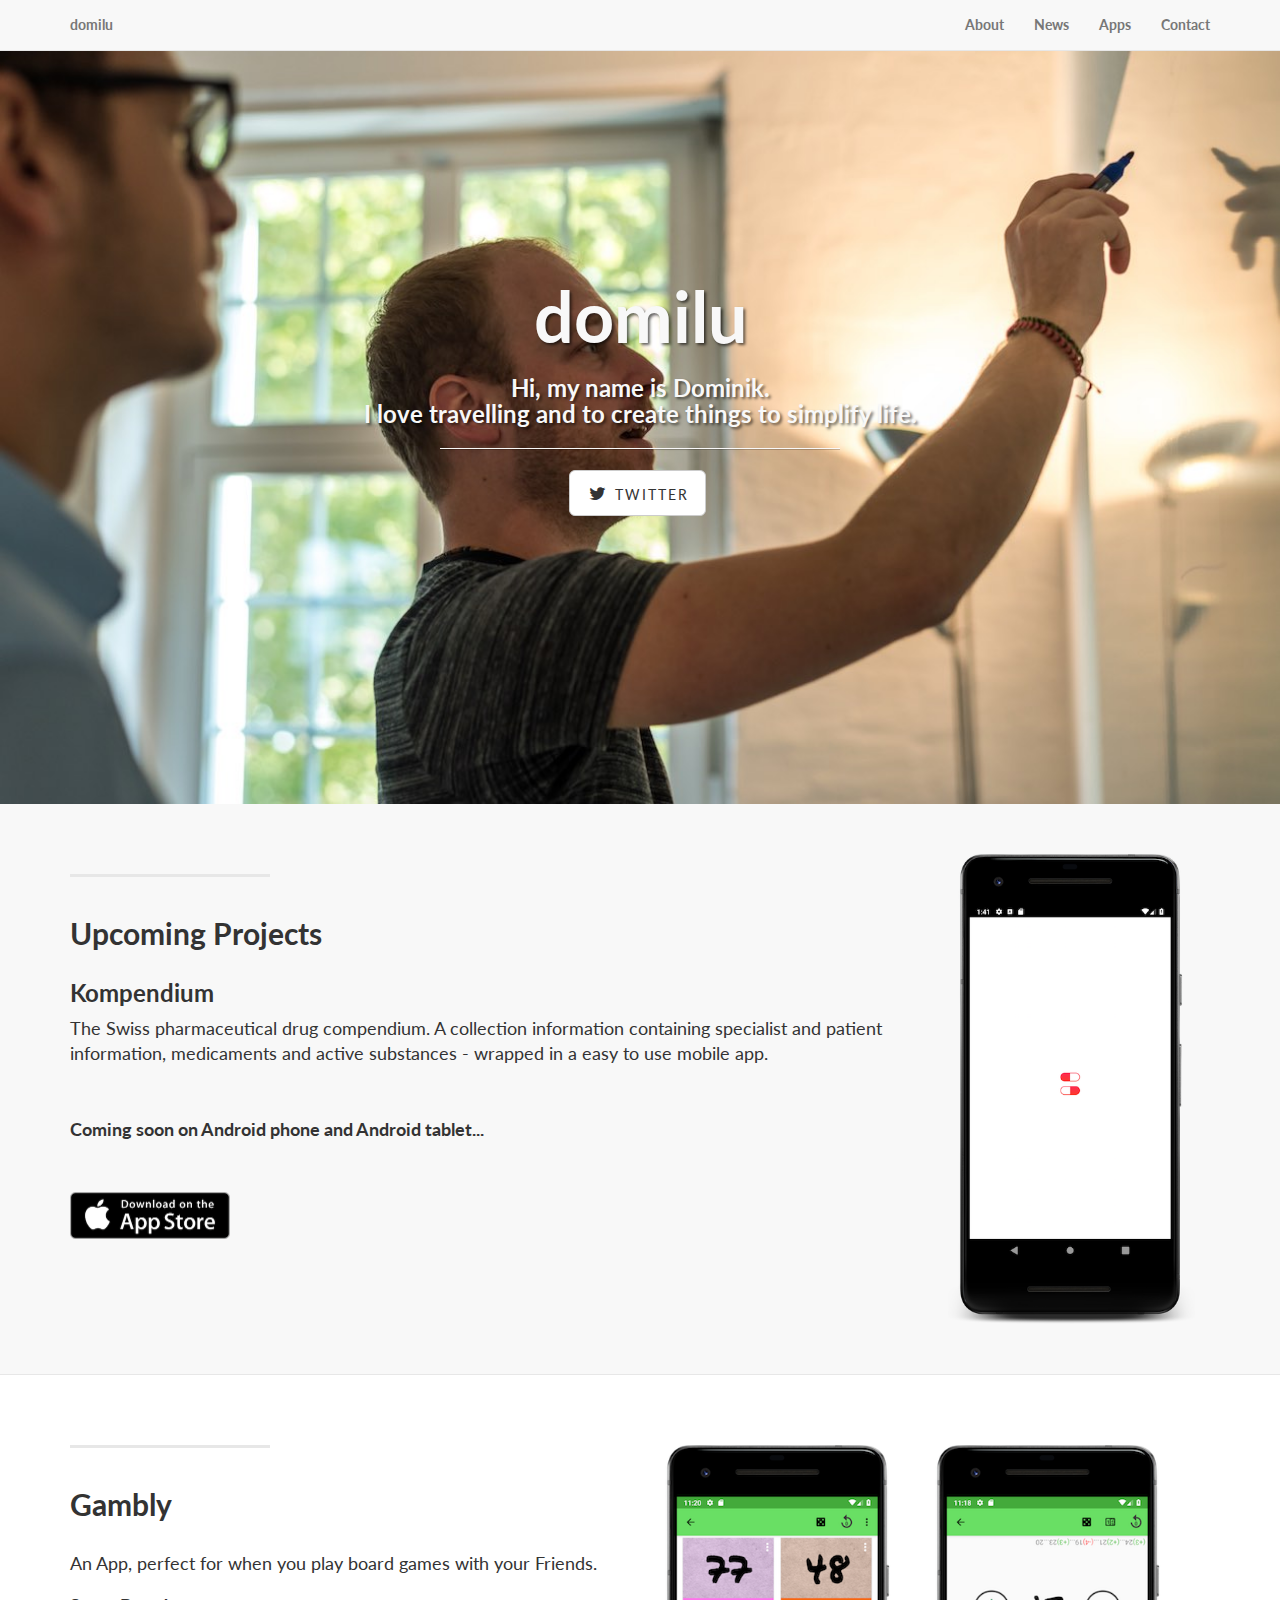
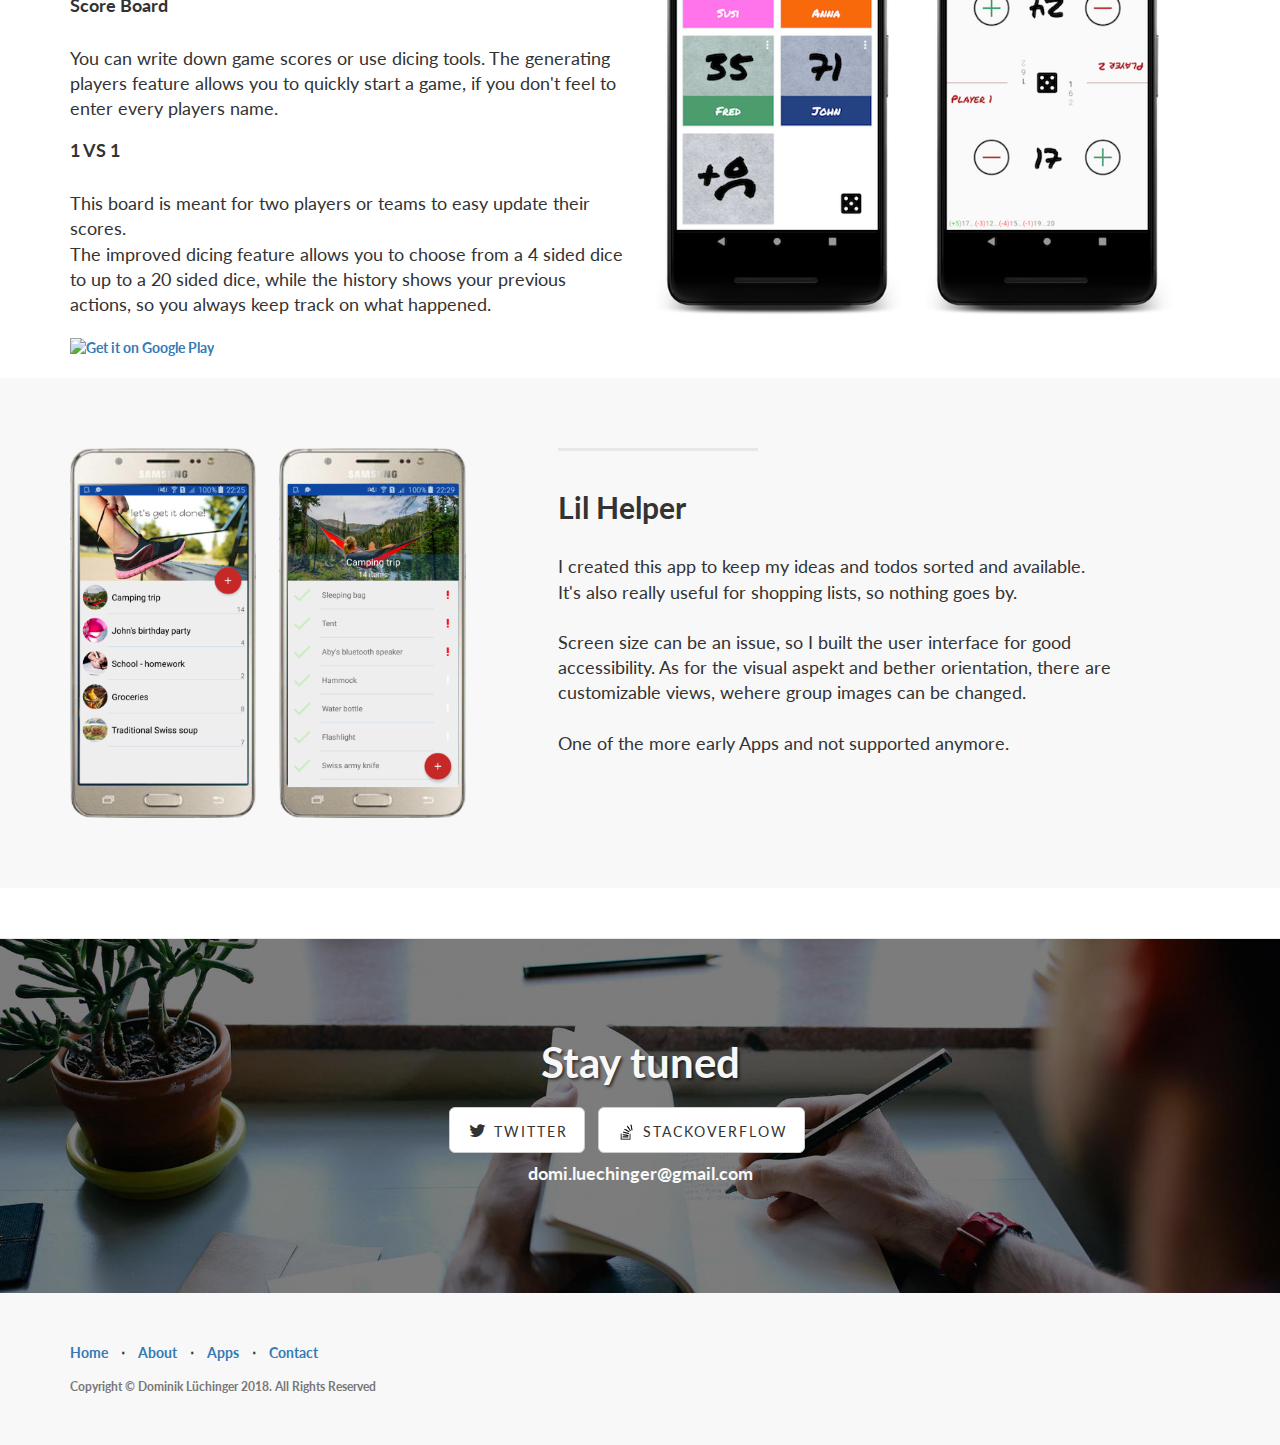
==== commit d563c350: "Update page with new content" ====
--- a/index.html
+++ b/index.html
@@ -103,51 +103,20 @@
                 <div class="col-lg-9 col-sm-9">
                     <hr class="section-heading-spacer">
                     <div class="clearfix"></div>
-                    <h2 class="section-heading">News 2017</h2>
-		    <h4>20. July</h4>
+                    <h2 class="section-heading">Upcoming Projects</h2>
+		          <h3>Kompendium</h3>
                     <p class="lead news">
-                        New projects coming up. Instant Apps, new modules and more...
+                        The Swiss pharmaceutical drug compendium. A collection information containing specialist and patient information, medicaments and active substances - wrapped in a easy to use mobile app.
                     </p>
-                    <!-- Archive
-                    <h4>28. February</h4>
                     <p class="lead news">
-                        Release of Lil Helper will be a little bit later, due other projects with higher priority.
+                        <b>Coming soon on Android phone and Android tablet...</b>
                     </p>
-                    <h4>3. February</h4>
-                    <p class="lead news">
-                        Testcases of Lil Helper completed. Next step, refactoring and clean up code. App should be re-released in the next few days.
-                    </p>
-                    <h4>1. February</h4>
-                    <p class="lead news">
-                        Gamply, now found with the name "Game Score" in Shop. Additional changes will be made after releasing the changes of Lil Helper. Lil Helper: Testing and bug fix phase has been initiated.
-                    </p>
-                    <h4>28. January</h4>
-                    <p class="lead news">
-                        Due major changes and big performance improvments "Lil Helper" will be unpublished and will be released as a new app. The improved app will be available soon.
-                    </p>    
-                    <h4>22. January</h4>
-                    <p class="lead news">
-                        There are some problems finding the app in the app store. The keyword "Gabmly" is not working in the search field. I will try to solve this problem as soon as possible and contact google for more information.</br>
-                    </p>
-                    <h4>20. January 2017</h4>
-                    <p class="lead">
-                    Gambly is now available in the google play store!</br>
-                    Next, I'm going to stabalize Lil Helper. There will be some major code changes.
-                    </p>
-                    <span>Archive coming soon...</span>
-                    <h4>14. December 2016</h4>
-                    <p class="lead">
-                    Gambly beta release v0.9 is now in Google Play Store.</br>
-                    </p>
-                    <h4>13. December 2016</h4>
-                    <p class="lead">
-                    Subscription and sign up for beta testing available soon. Currently I'm solving some issues with my mailserver.
-                    First sneak peak from "Gambly". Even though the UI is still raw and not finished yet.</br>
-                    Beta release is going to be tomorrow, 14. Dec 2016.
-                    </p>
-                </div>
-                <div class="col-lg-2 col-sm-2">
-                    <img class="mobile-screen" src="img/gambly_sneakpeak.png" alt="ihpone" height="370px"></p> -->
+                    <div style="margin-top: 20px; margin-bottom: 20px;">
+                        <a href='https://itunes.apple.com/ch/app/kompendium/id373040910?l=en&mt=8'><img alt='Get it on Google Play' src="img/apple_store.png" width="160px"/></a>
+                    </div>
+                </div>
+                <div class="col-lg-3 col-sm-3">
+                    <img class="mobile-screen" src="img/preview_01.png" alt="kompendium" height="470px">
                 </div>
             </div>
 
@@ -163,16 +132,20 @@
                 <div class="col-lg-6 col-sm-6">
                     <hr class="section-heading-spacer">
                     <div class="clearfix"></div>
-                    <h2 class="section-heading">Game Score</h2>
-                    <p class="lead">My newest project. This app is to easely keep track and manage game scores. My friend and I often play some board or card games. Therefore we always need pen and paper. This app removes these requirements. This is just the first release version, so the basic version. I will add new features and tools in future versions.
+                    <h2 class="section-heading">Gambly</h2>
+                    <p class="lead">An App, perfect for when you play board games with your Friends.</p>
+                        <h4 class="section-heading">Score Board</h4>
+                            <p class="lead">You can write down game scores or use dicing tools. The generating players feature allows you to quickly start a game, if you don't feel to enter every players name.</p>
+                        <h4 class="section-heading">1 VS 1</h4>
+                            <p class="lead">This board is meant for two players or teams to easy update their scores.</br>The improved dicing feature allows you to choose from a 4 sided dice to up to a 20 sided dice, while the history shows your previous actions, so you always keep track on what happened.</p>
                     </p>
                     <div style="margin-top: 20px; margin-bottom: 20px;">
-                        <a href="https://play.google.com/store/apps/details?id=lu.domi.sapphire.gambly"><img class="mobile-screen" src="img/googlePlayImg.png" alt="Game Score" width="120px"></a>
+                        <a href='https://play.google.com/store/apps/details?id=lu.domi.sapphire.gambly&pcampaignid=MKT-Other-global-all-co-prtnr-py-PartBadge-Mar2515-1'><img alt='Get it on Google Play' src='https://play.google.com/intl/en_us/badges/images/generic/en_badge_web_generic.png' width="160px"/></a>
                     </div>
                 </div>
                 <div class="col-lg-6 col-sm-6">
-                    <img class="mobile-screen" src="img/gambly_01.png" alt="iphone" height="470px">
-                    <img class="mobile-screen" src="img/gambly_02.png" alt="android" height="470px" style="margin:20px 0px">
+                    <img class="mobile-screen" src="img/gambly_01.png" alt="gambly" height="470px">
+                    <img class="mobile-screen" src="img/gambly_02.png" alt="gambly" height="470px" style="margin:20px 0px">
                 </div>
             </div>
 
@@ -189,10 +162,9 @@
                     <div class="clearfix"></div>
                     <h2 class="section-heading">Lil Helper</h2>
                     <p class="lead">I created this app to keep my ideas and todos sorted and available.</br>
-                    It's also really useful for shopping lists, so nothing goes by.</br></br>Screen size can be an issue, so I built the user interface for good accessibility. As for the visual aspekt and bether orientation, there are customizable views, wehere group images can be changed.</p>
-                    <div style="margin-top: 20px; margin-bottom: 20px">
-                        <!--<a href="https://play.google.com/store/apps/details?id=lu.domi.sapphire.lilhelper">--><img class="mobile-screen" src="img/playstore_soon.png" alt="Lil helper" width="120px"></a>
-                    </div>
+                    It's also really useful for shopping lists, so nothing goes by.</br></br>Screen size can be an issue, so I built the user interface for good accessibility. As for the visual aspekt and bether orientation, there are customizable views, wehere group images can be changed.</br></br>
+                    One of the more early Apps and not supported anymore.
+                </p>
                 </div>
                 <div class="col-lg-5 col-sm-pull-6">
                     <img class="mobile-screen" src="img/lil_helper_01.png" alt="lil helper homescreen" height="370px">
@@ -222,11 +194,14 @@
                 </div>
             </div>
             <div class="row" style="margin-top: 20px;">
-                <div class="col-lg-5"></div>
-                <div class="col-lg-2">
+                <div class="col-lg-3"></div>
+                <div class="col-lg-5">
                     <ul class="list-inline banner-social-buttons" style="margin-right: 10px;">
                         <li>
                             <a href="https://twitter.com/domilu_" class="btn btn-default btn-lg"><i class="fa fa-twitter fa-fw"></i> <span class="network-name">Twitter</span></a>
+                        </li>
+                        <li>
+                            <a href="https://stackoverflow.com/users/2033223/javatar" class="btn btn-default btn-lg"><img hspace="5" class="center button-padding" src="img/stackoverflow.png" alt="stackoverflow" height="16px" ><span class="network-name" padding="2">Stackoverflow</span></a>
                         </li>
                     </ul>
                 </div>
@@ -264,7 +239,7 @@
                             <a href="#contact">Contact</a>
                         </li>
                     </ul>
-                    <p class="copyright text-muted small">Copyright &copy; Dominik Lüchinger 2016. All Rights Reserved</p>
+                    <p class="copyright text-muted small">Copyright &copy; Dominik Lüchinger 2018. All Rights Reserved</p>
                 </div>
             </div>
         </div>
--- a/css/landing-page.css
+++ b/css/landing-page.css
@@ -143,6 +143,10 @@
     margin-right: 20px;
 }
 
+.button-padding {
+	margin-right: 10px;
+}
+
 @media(max-width:1199px) {
     ul.banner-social-buttons {
         float: left;
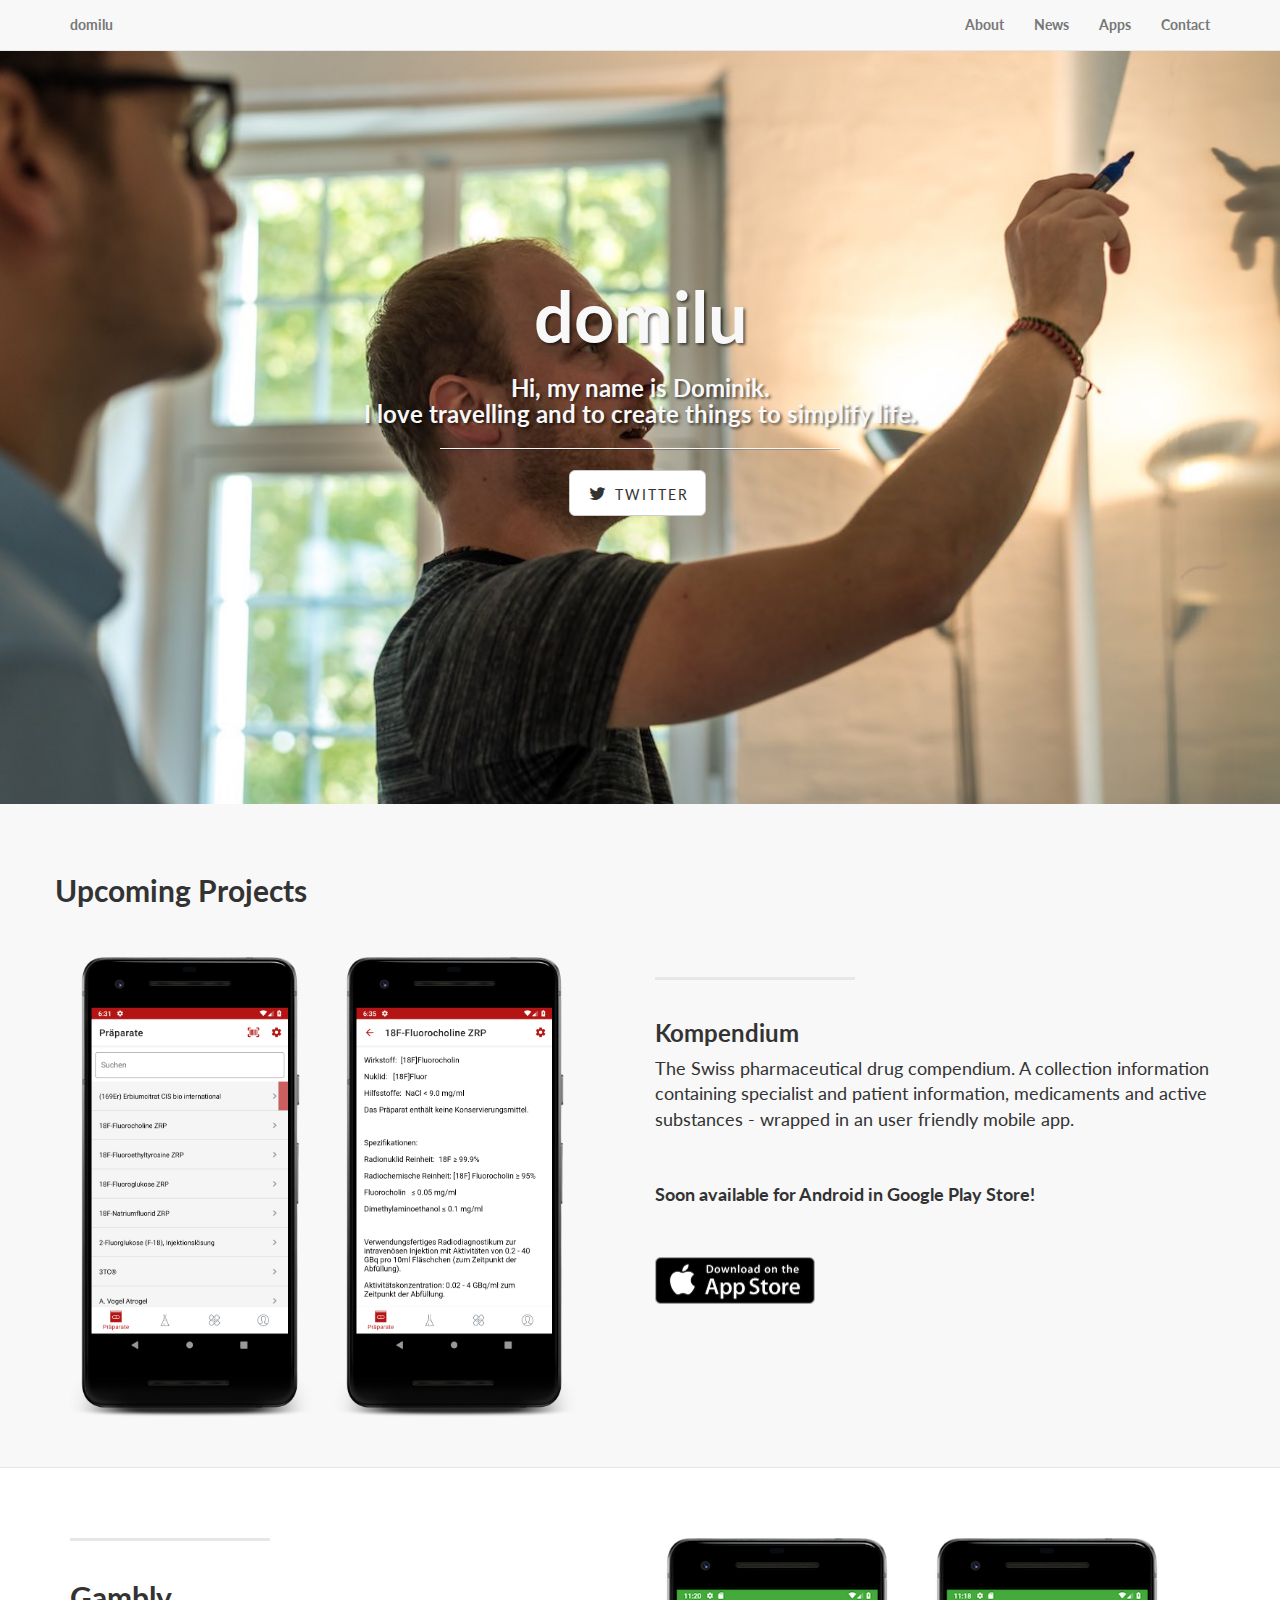
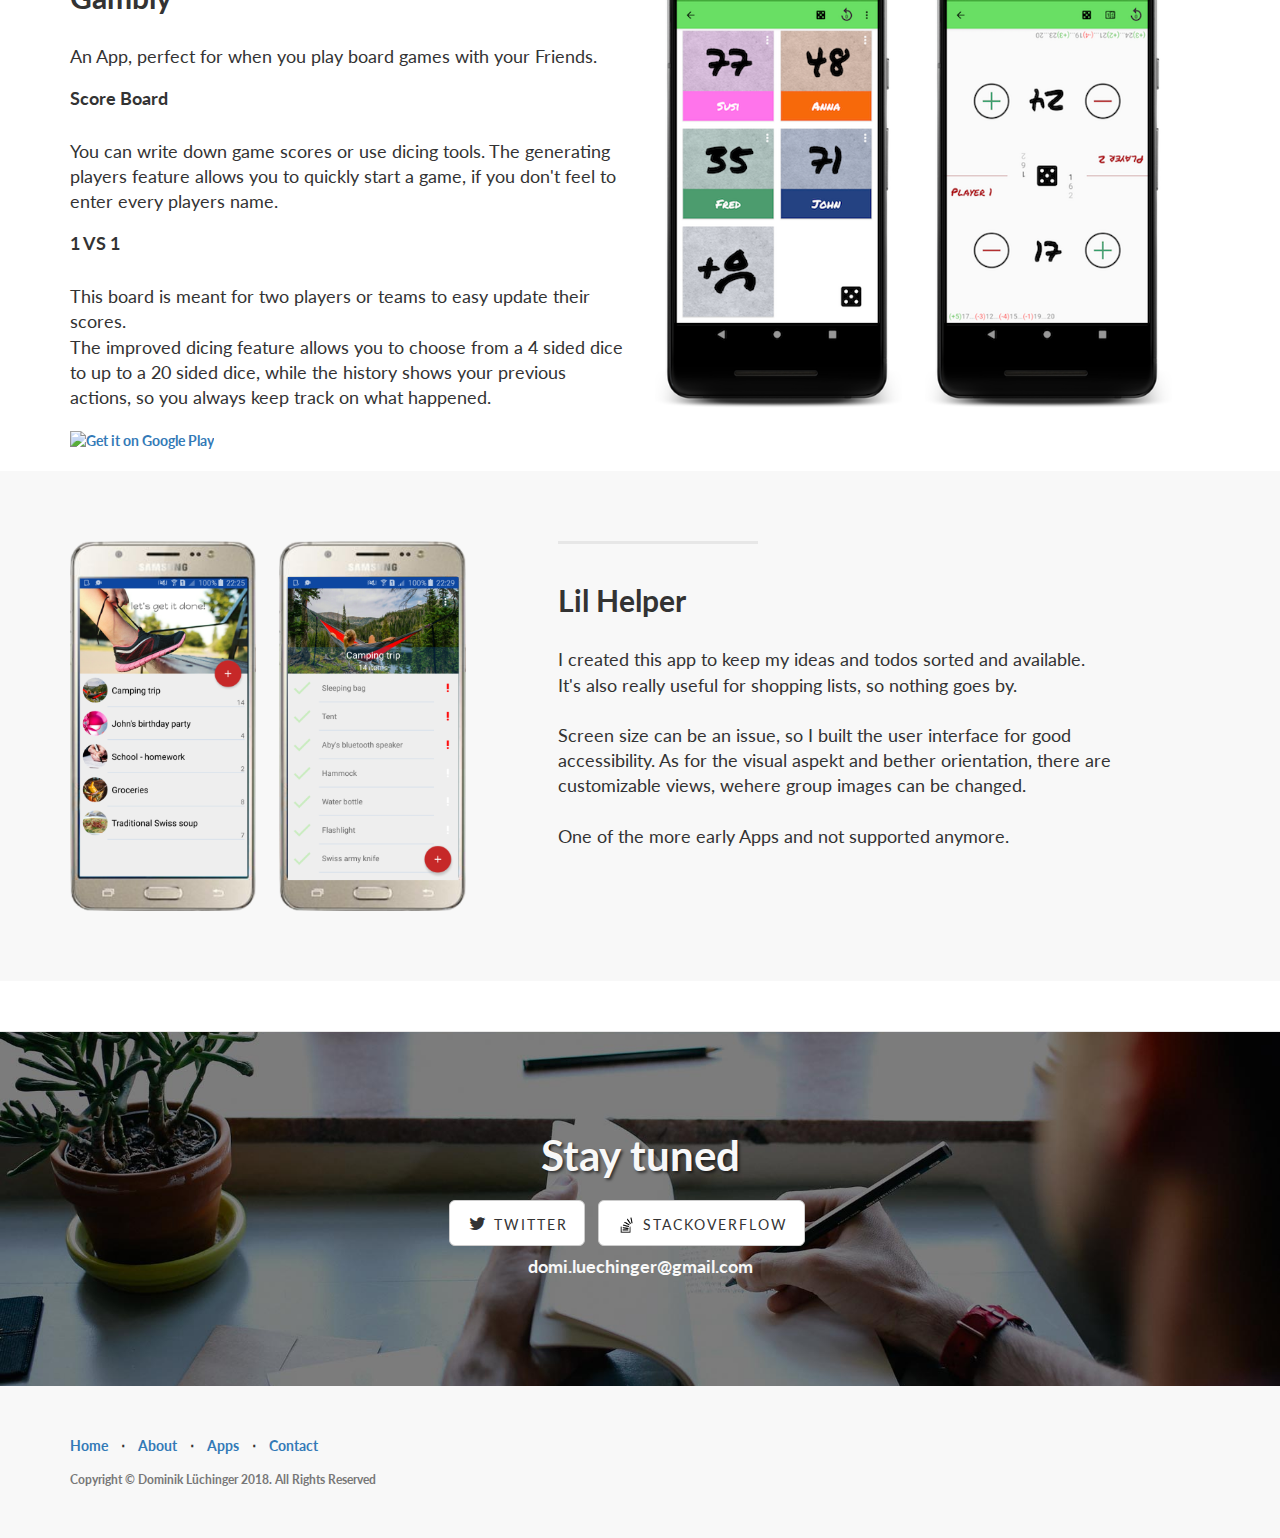
==== commit 99243f5d: "Update kompendium news" ====
--- a/index.html
+++ b/index.html
@@ -97,26 +97,29 @@
     <!-- Page Content -->
     <a  name="news"></a>
     <div class="content-section-a">
-
        <div class="container">
-            <div class="row">
-                <div class="col-lg-9 col-sm-9">
+       <div class="row">
+            <h2 class="section-heading">Upcoming Projects</h2>
+            </br>
+       </div>
+            <div class="row">
+                <div class="col-lg-6 col-sm-push-6 col-sm-6">
                     <hr class="section-heading-spacer">
-                    <div class="clearfix"></div>
-                    <h2 class="section-heading">Upcoming Projects</h2>
+                    <div class="clearfix"></div> 
 		          <h3>Kompendium</h3>
                     <p class="lead news">
-                        The Swiss pharmaceutical drug compendium. A collection information containing specialist and patient information, medicaments and active substances - wrapped in a easy to use mobile app.
+                        The Swiss pharmaceutical drug compendium. A collection information containing specialist and patient information, medicaments and active substances - wrapped in an user friendly mobile app.
                     </p>
                     <p class="lead news">
-                        <b>Coming soon on Android phone and Android tablet...</b>
+                        <b>Soon available for Android in Google Play Store!</b>
                     </p>
                     <div style="margin-top: 20px; margin-bottom: 20px;">
                         <a href='https://itunes.apple.com/ch/app/kompendium/id373040910?l=en&mt=8'><img alt='Get it on Google Play' src="img/apple_store.png" width="160px"/></a>
                     </div>
                 </div>
-                <div class="col-lg-3 col-sm-3">
-                    <img class="mobile-screen" src="img/preview_01.png" alt="kompendium" height="470px">
+                <div class="col-lg-6 col-sm-pull-6">
+                    <img class="mobile-screen" src="img/kompendium_01.png" alt="kompendium" height="460px">
+                     <img class="mobile-screen" src="img/kompendium_02.png" alt="kompendium" height="460px">
                 </div>
             </div>
 
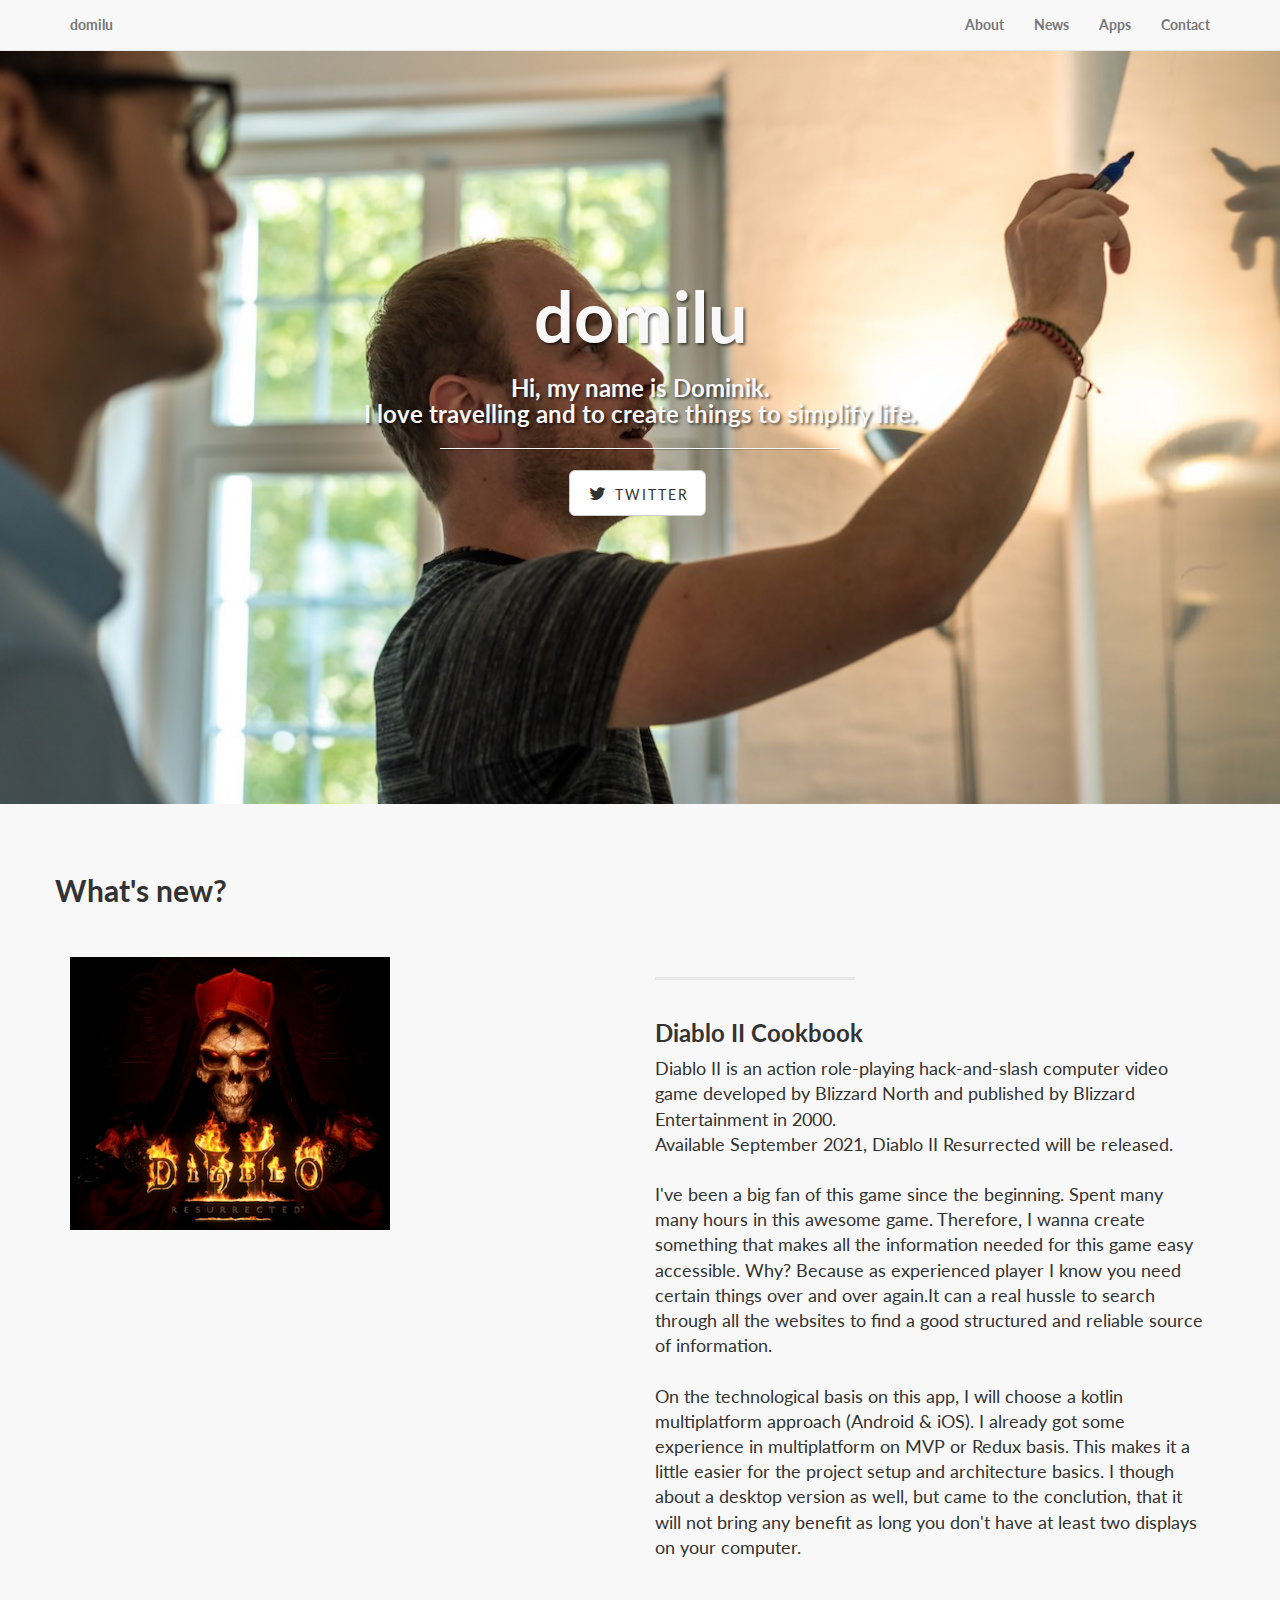
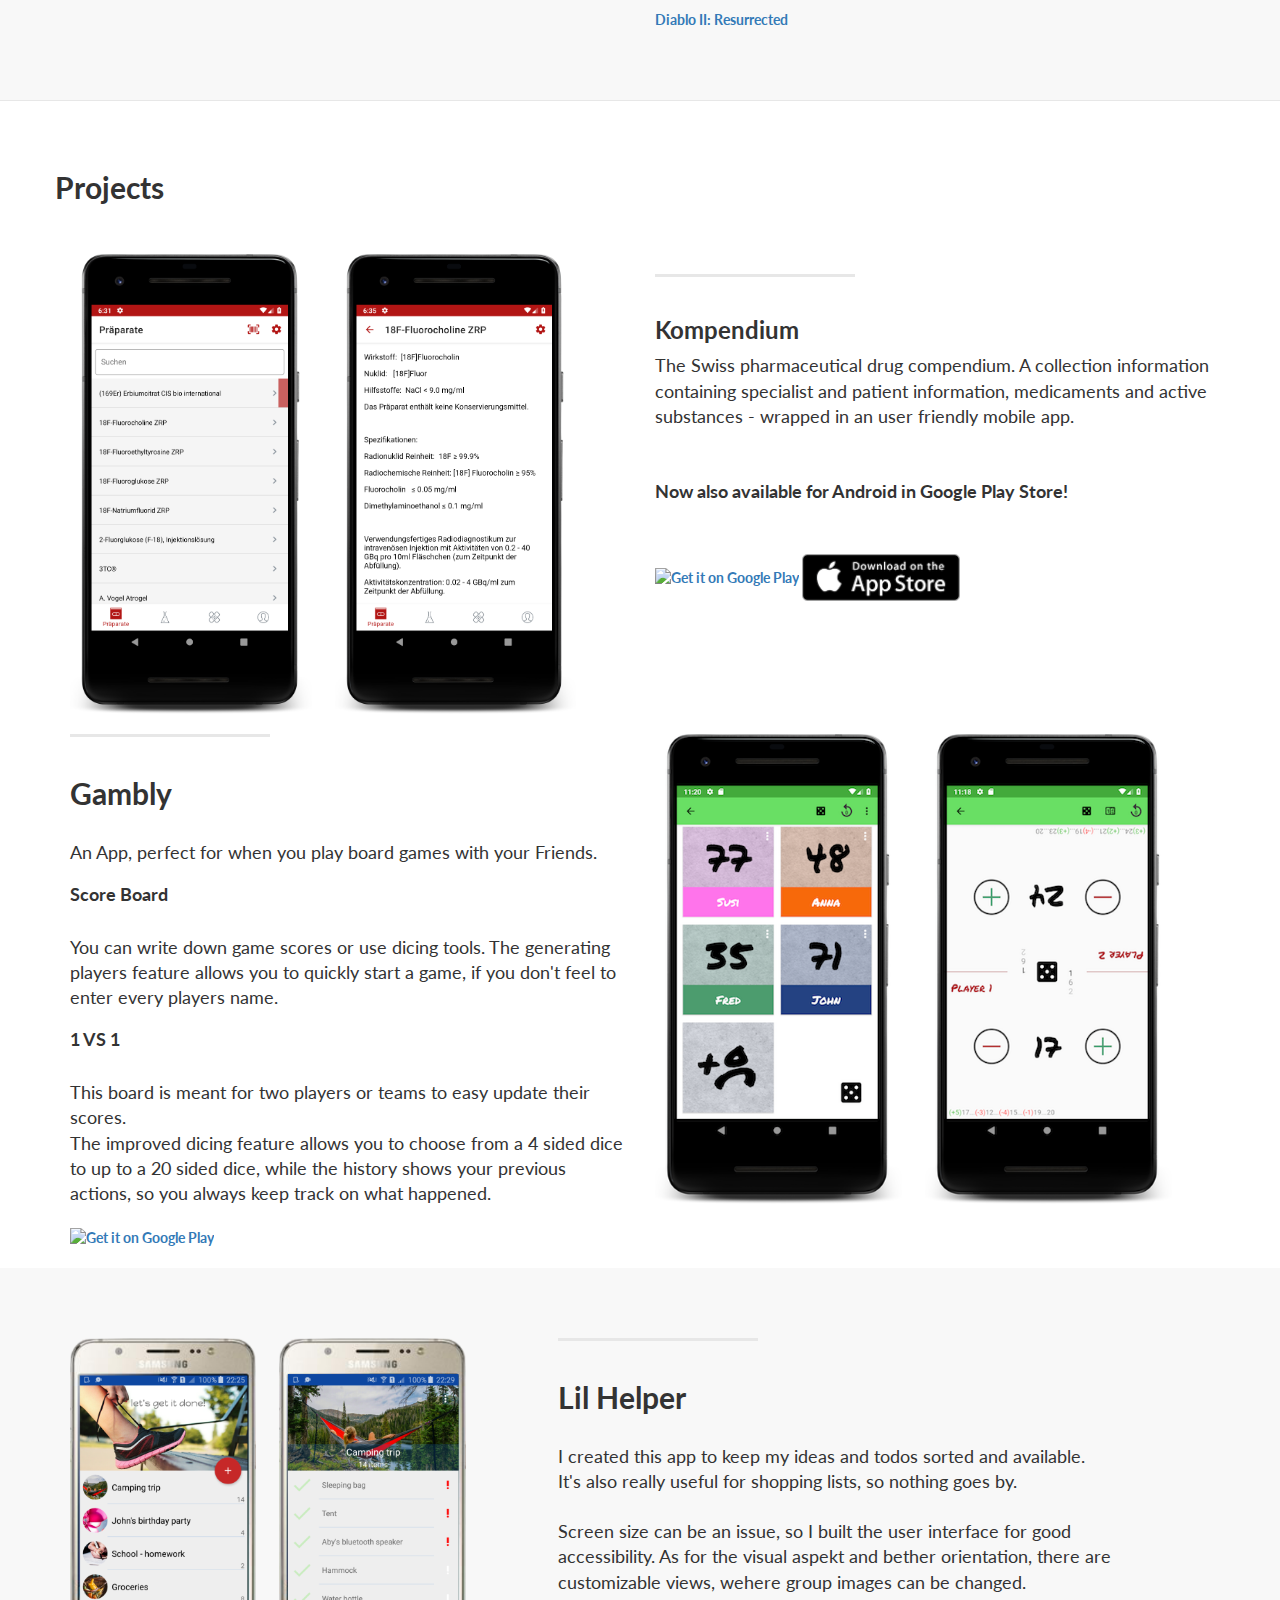
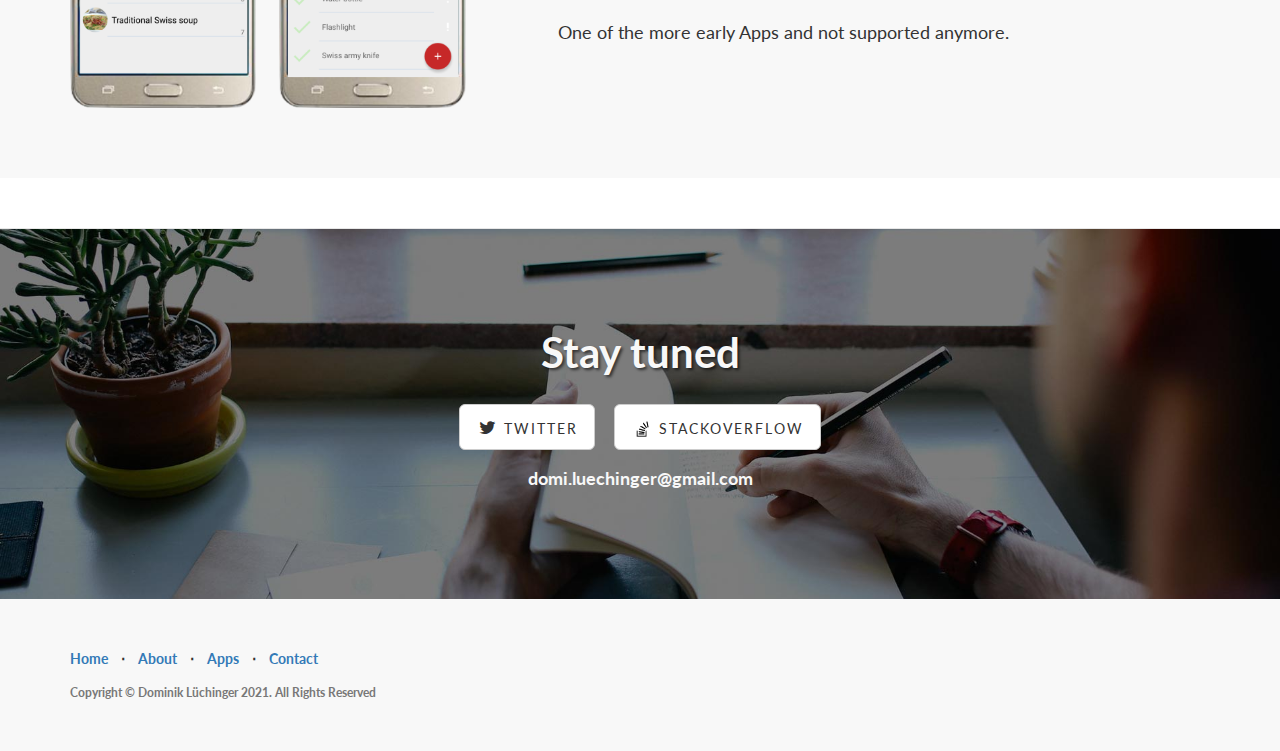
==== commit 8774cb4f: "Update info content from main page" ====
--- a/index.html
+++ b/index.html
@@ -99,9 +99,40 @@
     <div class="content-section-a">
        <div class="container">
        <div class="row">
-            <h2 class="section-heading">Upcoming Projects</h2>
+            <h2 class="section-heading">What's new?</h2>
             </br>
        </div>
+            <div class="row">
+                <div class="col-lg-6 col-sm-push-6 col-sm-6">
+                    <hr class="section-heading-spacer">
+                    <div class="clearfix"></div> 
+		          <h3>Diablo II Cookbook</h3>
+                    <p class="lead news">
+                        Diablo II is an action role-playing hack-and-slash computer video game developed by Blizzard North and published by Blizzard Entertainment in 2000. </br>
+                        Available September 2021, Diablo II Resurrected will be released.</br></br>
+                        I've been a big fan of this game since the beginning. Spent many many hours in this awesome game. Therefore, I wanna create something that makes all the information needed for this game easy accessible. Why? Because as experienced player I know you need certain things over and over again.It can a real hussle to search through all the websites to find a good structured and reliable source of information.</br></br>
+                        On the technological basis on this app, I will choose a kotlin multiplatform approach (Android & iOS). I already got some experience in multiplatform on MVP or Redux basis. This makes it a little easier for the project setup and architecture basics. I though about a desktop version as well, but came to the conclution, that it will not bring any benefit as long you don't have at least two displays on your computer.
+                    </p>
+                    <div style="margin-top: 20px; margin-bottom: 20px;">
+                        <a href='https://diablo2.blizzard.com/en-us/'>Diablo II: Resurrected</a>
+                    </div>
+                </div>
+                <div class="col-lg-6 col-sm-pull-6">
+                    <img class="mobile-screen" src="img/d2.png" alt="diablo II" width="320px">
+                </div>
+            </div>
+
+        </div>
+        <!-- /.container -->
+    </div>
+
+	<a  name="apps"></a>
+    <div class="content-section-b">
+        <div class="container">
+            <div class="row">
+                <h2 class="section-heading">Projects</h2>
+                </br>
+           </div>
             <div class="row">
                 <div class="col-lg-6 col-sm-push-6 col-sm-6">
                     <hr class="section-heading-spacer">
@@ -111,10 +142,11 @@
                         The Swiss pharmaceutical drug compendium. A collection information containing specialist and patient information, medicaments and active substances - wrapped in an user friendly mobile app.
                     </p>
                     <p class="lead news">
-                        <b>Soon available for Android in Google Play Store!</b>
+                        <b>Now also available for Android in Google Play Store!</b>
                     </p>
                     <div style="margin-top: 20px; margin-bottom: 20px;">
-                        <a href='https://itunes.apple.com/ch/app/kompendium/id373040910?l=en&mt=8'><img alt='Get it on Google Play' src="img/apple_store.png" width="160px"/></a>
+                        <a href='https://play.google.com/store/apps/details?id=com.treeinspired.android.kompendium&gl=CH&pcampaignid=pcampaignidMKT-Other-global-all-co-prtnr-py-PartBadge-Mar2515-1'><img alt='Get it on Google Play' src='https://play.google.com/intl/en_us/badges/static/images/badges/en_badge_web_generic.png' height="70px"/></a>
+                        <a href='https://itunes.apple.com/ch/app/kompendium/id373040910?l=en&mt=8'><img alt='Get it on Google Play' src="img/apple_store.png" width="158px"/></a>
                     </div>
                 </div>
                 <div class="col-lg-6 col-sm-pull-6">
@@ -122,15 +154,6 @@
                      <img class="mobile-screen" src="img/kompendium_02.png" alt="kompendium" height="460px">
                 </div>
             </div>
-
-        </div>
-        <!-- /.container -->
-    </div>
-
-	<a  name="apps"></a>
-    <div class="content-section-b">
-
-        <div class="container">
             <div class="row">
                 <div class="col-lg-6 col-sm-6">
                     <hr class="section-heading-spacer">
@@ -143,7 +166,7 @@
                             <p class="lead">This board is meant for two players or teams to easy update their scores.</br>The improved dicing feature allows you to choose from a 4 sided dice to up to a 20 sided dice, while the history shows your previous actions, so you always keep track on what happened.</p>
                     </p>
                     <div style="margin-top: 20px; margin-bottom: 20px;">
-                        <a href='https://play.google.com/store/apps/details?id=lu.domi.sapphire.gambly&pcampaignid=MKT-Other-global-all-co-prtnr-py-PartBadge-Mar2515-1'><img alt='Get it on Google Play' src='https://play.google.com/intl/en_us/badges/images/generic/en_badge_web_generic.png' width="160px"/></a>
+                        <a href='https://play.google.com/store/apps/details?id=lu.domi.sapphire.gambly&gl=CH&pcampaignid=pcampaignidMKT-Other-global-all-co-prtnr-py-PartBadge-Mar2515-1'><img alt='Get it on Google Play' src='https://play.google.com/intl/en_us/badges/static/images/badges/en_badge_web_generic.png' height="70px"/></a>
                     </div>
                 </div>
                 <div class="col-lg-6 col-sm-6">
@@ -197,16 +220,9 @@
                 </div>
             </div>
             <div class="row" style="margin-top: 20px;">
-                <div class="col-lg-3"></div>
-                <div class="col-lg-5">
-                    <ul class="list-inline banner-social-buttons" style="margin-right: 10px;">
-                        <li>
-                            <a href="https://twitter.com/domilu_" class="btn btn-default btn-lg"><i class="fa fa-twitter fa-fw"></i> <span class="network-name">Twitter</span></a>
-                        </li>
-                        <li>
-                            <a href="https://stackoverflow.com/users/2033223/javatar" class="btn btn-default btn-lg"><img hspace="5" class="center button-padding" src="img/stackoverflow.png" alt="stackoverflow" height="16px" ><span class="network-name" padding="2">Stackoverflow</span></a>
-                        </li>
-                    </ul>
+                <div class="text-center">
+                    <a href="https://twitter.com/domilu_" class="btn btn-default btn-lg spacer"><i class="fa fa-twitter fa-fw"></i> <span class="network-name">Twitter</span></a>
+                    <a href="https://stackoverflow.com/users/2033223/javatar" class="btn btn-default btn-lg spacer"><img hspace="5" class="center button-padding" src="img/stackoverflow.png" alt="stackoverflow" height="16px" ><span class="network-name" padding="2">Stackoverflow</span></a>       
                 </div>
                 <div class="col-lg-5"></div>
             </div>
@@ -242,7 +258,7 @@
                             <a href="#contact">Contact</a>
                         </li>
                     </ul>
-                    <p class="copyright text-muted small">Copyright &copy; Dominik Lüchinger 2018. All Rights Reserved</p>
+                    <p class="copyright text-muted small">Copyright &copy; Dominik Lüchinger 2021. All Rights Reserved</p>
                 </div>
             </div>
         </div>
--- a/css/landing-page.css
+++ b/css/landing-page.css
@@ -32,6 +32,10 @@
 
 .news {
   margin-bottom: 50px;
+}
+
+.spacer {
+    margin: 8px
 }
 
 .intro-header {
